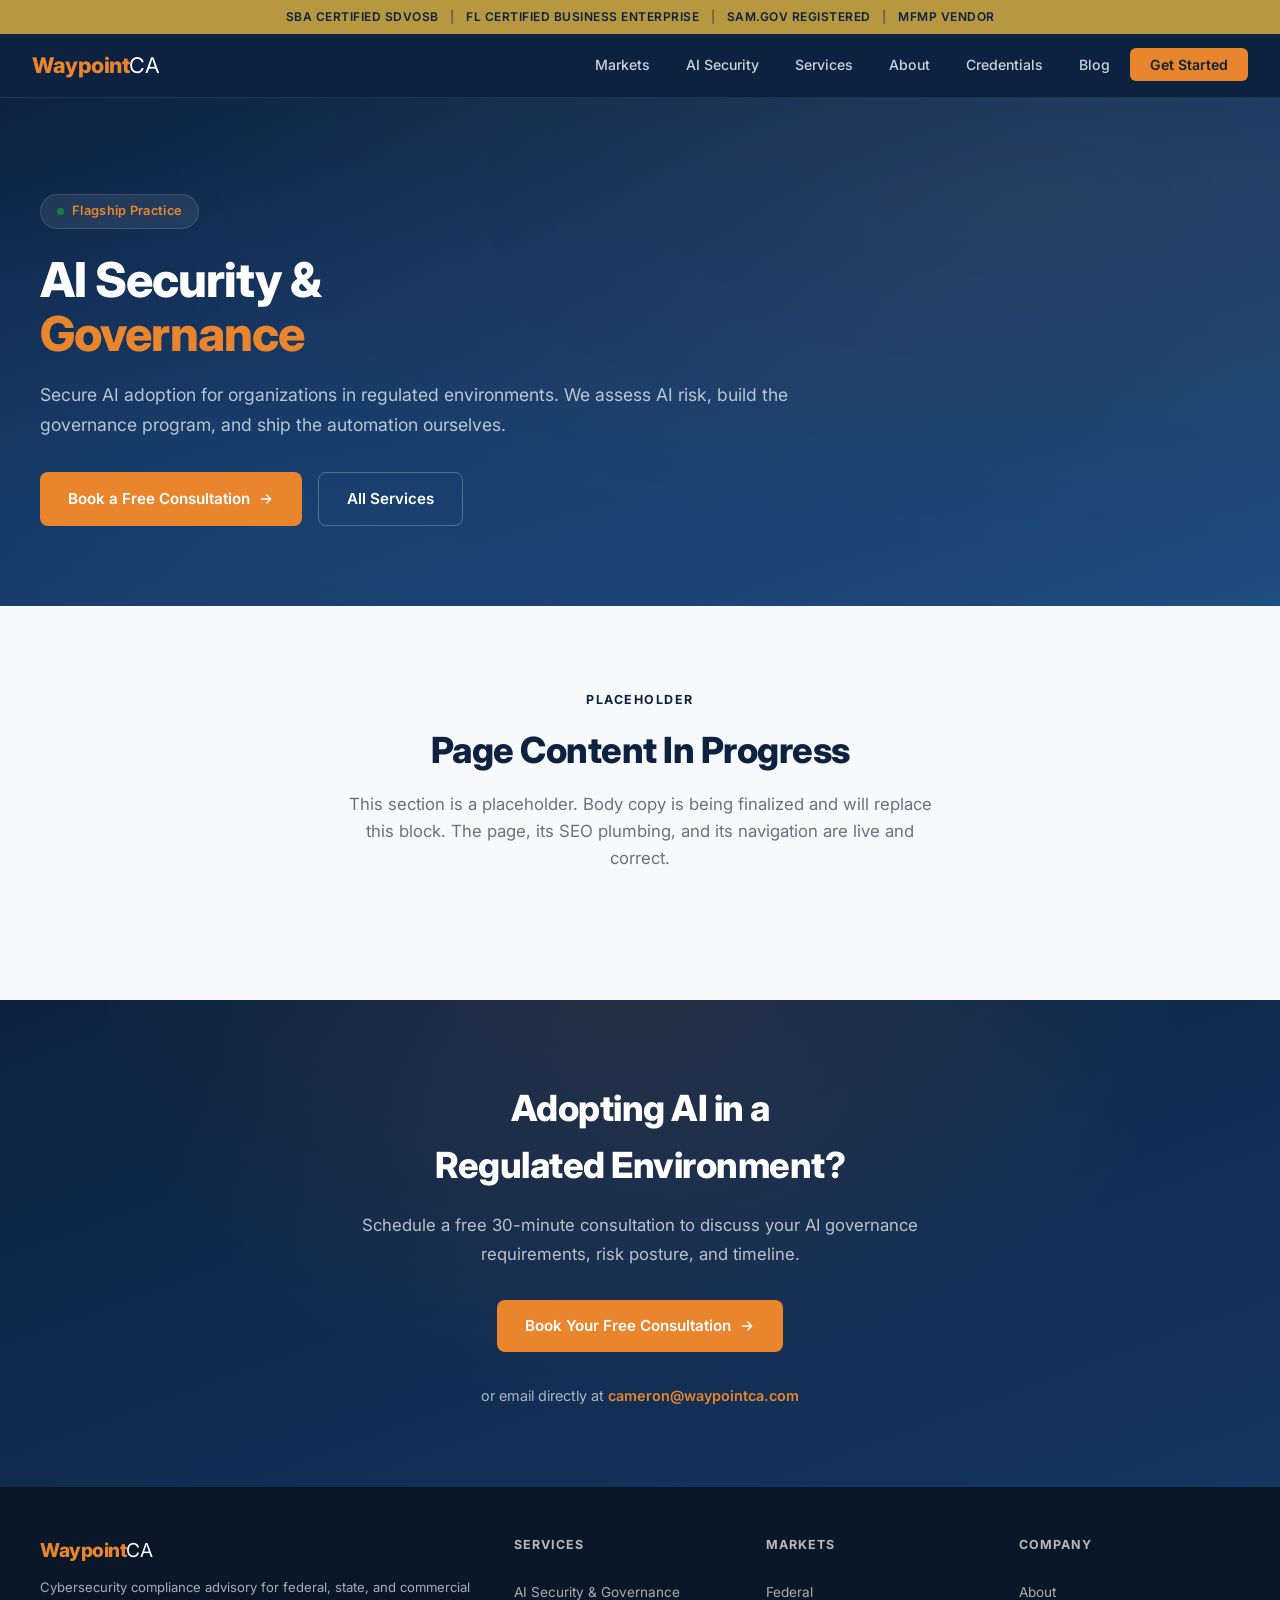
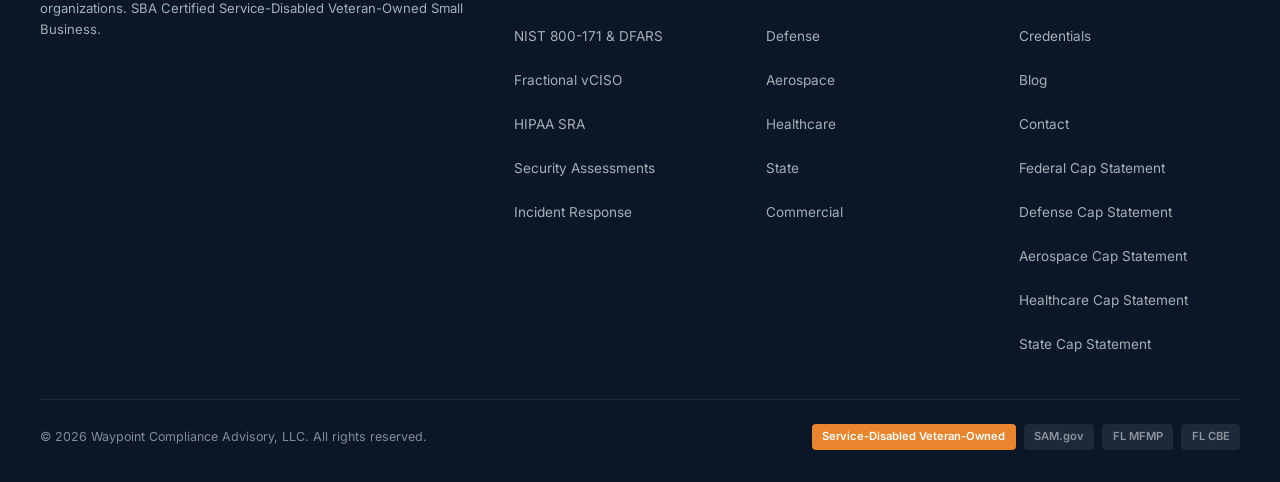
==== ai-security/index.html @ 2de65071 "Consolidate blog into /blog and add /ai-security (not yet deployed) Branch work only. Production sti" ====
<!DOCTYPE html>
<html lang="en">
<head>
    <meta charset="UTF-8">
    <meta name="viewport" content="width=device-width, initial-scale=1.0">
    <title>AI Security &amp; Governance | Waypoint Compliance Advisory</title>
    <meta name="description" content="AI security and governance for regulated environments. NIST AI RMF alignment, governance frameworks, LLM red teaming and prompt injection testing, and AI-powered security automation. SBA Certified SDVOSB.">
    <link rel="canonical" href="https://waypointca.com/ai-security/">
    <meta property="og:type" content="website">
    <meta property="og:title" content="AI Security &amp; Governance | Waypoint Compliance Advisory">
    <meta property="og:description" content="AI security and governance for regulated environments. NIST AI RMF alignment, governance frameworks, LLM red teaming, and AI-powered security automation.">
    <meta property="og:url" content="https://waypointca.com/ai-security/">
    <meta property="og:site_name" content="Waypoint Compliance Advisory">
    <meta property="og:image" content="https://waypointca.com/assets/waypoint-og.png">
    <meta name="twitter:card" content="summary_large_image">
    <meta name="twitter:title" content="AI Security &amp; Governance | Waypoint Compliance Advisory">
    <meta name="twitter:description" content="AI security and governance for regulated environments. NIST AI RMF alignment, LLM red teaming, and AI-powered security automation.">
    <meta name="twitter:image" content="https://waypointca.com/assets/waypoint-og.png">
    <link rel="icon" href="/assets/favicon.ico" sizes="any">
    <link rel="icon" type="image/png" sizes="32x32" href="/assets/favicon-32x32.png">
    <link rel="icon" type="image/png" sizes="16x16" href="/assets/favicon-16x16.png">
    <link rel="apple-touch-icon" href="/assets/apple-touch-icon.png">
    <link rel="preconnect" href="https://fonts.googleapis.com">
    <link rel="preconnect" href="https://fonts.gstatic.com" crossorigin>
    <link href="https://fonts.googleapis.com/css2?family=Inter:wght@400;500;600;700;800&display=swap" rel="stylesheet">
<style>
        * { margin: 0; padding: 0; box-sizing: border-box; }
        html { scroll-behavior: smooth; }

        /* Skip link */
        .skip-link {
            position: absolute;
            top: -50px;
            left: 0;
            background: var(--accent);
            color: #fff;
            padding: 0.5rem 1.25rem;
            z-index: 200;
            font-weight: 600;
            text-decoration: none;
            border-radius: 0 0 6px 0;
        }
        .skip-link:focus { top: 0; }

        /* Focus indicators */
        a:focus-visible, button:focus-visible, [role="tab"]:focus-visible {
            outline: 2px solid var(--accent);
            outline-offset: 2px;
        }

        :root {
            --navy: #0d2240;
            --navy-mid: #153560;
            --navy-light: #1e4d80;
            --accent: #e8852d;
            --accent-hover: #d4751f;
            --accent-light: rgba(232, 133, 45, 0.1);
            --white: #ffffff;
            --off-white: #f8f9fb;
            --light-bg: #f1f3f7;
            --text-dark: #1a1a2e;
            --text-body: #404055;
            --text-muted: #6b7080;
            --green: #16804a;
            --green-light: #edf8f2;
            --border: #dde1e8;
            --gold: #b79740;
        }

        body {
            font-family: 'Inter', -apple-system, BlinkMacSystemFont, 'Segoe UI', Roboto, sans-serif;
            color: var(--text-body);
            line-height: 1.6;
            -webkit-font-smoothing: antialiased;
        }

        .container {
            max-width: 1200px;
            margin: 0 auto;
            padding: 0 2rem;
        }

        /* ═══════════════════════════════════
           NAV
        ═══════════════════════════════════ */
        .top-bar {
            background: var(--gold);
            color: var(--navy);
            text-align: center;
            padding: 0.45rem 1rem;
            font-size: 0.75rem;
            font-weight: 600;
            letter-spacing: 0.5px;
            text-transform: uppercase;
        }
        .top-bar span { opacity: 0.5; margin: 0 0.5rem; }

        nav {
            background: var(--navy);
            padding: 0 2rem;
            display: flex;
            justify-content: space-between;
            align-items: center;
            position: sticky;
            top: 0;
            z-index: 100;
            height: 64px;
            border-bottom: 1px solid rgba(255,255,255,0.08);
        }
        .logo {
            color: var(--accent);
            font-size: 1.35rem;
            font-weight: 800;
            text-decoration: none;
            letter-spacing: -0.5px;
        }
        .logo span { color: var(--white); font-weight: 400; }

        .nav-links { list-style: none; display: flex; gap: 0.25rem; align-items: center; }
        .nav-links a {
            color: rgba(255,255,255,0.8);
            text-decoration: none;
            font-size: 0.88rem;
            font-weight: 500;
            padding: 0.5rem 1rem;
            border-radius: 6px;
            transition: all 0.2s;
        }
        .nav-links a:hover { color: #fff; background: rgba(255,255,255,0.08); }
        .nav-cta {
            background: var(--accent) !important;
            color: var(--navy) !important;
            font-weight: 600 !important;
            padding: 0.5rem 1.25rem !important;
        }
        .nav-cta:hover { background: var(--accent-hover) !important; }

        /* Mobile nav toggle */
        .nav-toggle { display: none; background: none; border: none; cursor: pointer; padding: 0.5rem; }
        .nav-toggle svg { width: 24px; height: 24px; stroke: white; }

        /* ═══════════════════════════════════
           HERO
        ═══════════════════════════════════ */
        .hero {
            background: linear-gradient(160deg, var(--navy) 0%, var(--navy-mid) 40%, var(--navy-light) 100%);
            color: var(--white);
            padding: 6rem 2rem 5rem;
            position: relative;
            overflow: hidden;
        }
        .hero::before {
            content: '';
            position: absolute;
            top: 0; right: 0; bottom: 0; left: 0;
            background:
                radial-gradient(ellipse at 80% 20%, rgba(232,133,45,0.08) 0%, transparent 60%),
                radial-gradient(ellipse at 20% 80%, rgba(30,77,128,0.3) 0%, transparent 60%);
        }
        .hero-content {
            position: relative;
            max-width: 1200px;
            margin: 0 auto;
            display: grid;
            grid-template-columns: 1fr 1fr;
            gap: 4rem;
            align-items: center;
        }
        .hero-text { max-width: 580px; }
        .hero-eyebrow {
            display: inline-flex;
            align-items: center;
            gap: 0.5rem;
            background: rgba(255,255,255,0.08);
            border: 1px solid rgba(255,255,255,0.12);
            color: var(--accent);
            padding: 0.4rem 1rem;
            border-radius: 20px;
            font-size: 0.8rem;
            font-weight: 600;
            margin-bottom: 1.5rem;
            letter-spacing: 0.3px;
        }
        .hero-eyebrow .dot { width: 7px; height: 7px; background: var(--green); border-radius: 50%; }
        .hero h1 {
            font-size: 3rem;
            line-height: 1.12;
            font-weight: 800;
            letter-spacing: -1px;
            margin-bottom: 1.25rem;
        }
        .hero h1 .highlight { color: var(--accent); }
        .hero .subtitle {
            font-size: 1.1rem;
            color: rgba(255,255,255,0.7);
            line-height: 1.7;
            margin-bottom: 2rem;
        }
        .hero-actions { display: flex; gap: 1rem; flex-wrap: wrap; }

        .btn-primary {
            display: inline-flex;
            align-items: center;
            gap: 0.5rem;
            background: var(--accent);
            color: var(--navy);
            padding: 0.85rem 1.75rem;
            border-radius: 8px;
            text-decoration: none;
            font-weight: 600;
            font-size: 0.95rem;
            transition: all 0.2s;
            border: none;
            cursor: pointer;
        }
        .btn-primary:hover { background: var(--accent-hover); transform: translateY(-1px); }

        /* On dark backgrounds, use white text on accent buttons */
        .hero .btn-primary,
        .cta-section .btn-primary { color: var(--white); }

        .btn-outline {
            display: inline-flex;
            align-items: center;
            gap: 0.5rem;
            background: transparent;
            color: var(--white);
            padding: 0.85rem 1.75rem;
            border-radius: 8px;
            text-decoration: none;
            font-weight: 600;
            font-size: 0.95rem;
            transition: all 0.2s;
            border: 1px solid rgba(255,255,255,0.25);
        }
        .btn-outline:hover { background: rgba(255,255,255,0.08); border-color: rgba(255,255,255,0.4); }

        /* Hero stats */
        .hero-stats {
            display: grid;
            grid-template-columns: 1fr 1fr;
            gap: 1.5rem;
        }
        .stat-card {
            background: rgba(255,255,255,0.05);
            border: 1px solid rgba(255,255,255,0.1);
            border-radius: 12px;
            padding: 1.5rem;
            text-align: center;
        }
        .stat-card .number {
            font-size: 2.2rem;
            font-weight: 800;
            color: var(--accent);
            line-height: 1;
            margin-bottom: 0.25rem;
        }
        .stat-card .label {
            font-size: 0.82rem;
            color: rgba(255,255,255,0.6);
            line-height: 1.4;
        }

        /* ═══════════════════════════════════
           TRUST BAR
        ═══════════════════════════════════ */
        .trust-bar {
            background: var(--white);
            border-bottom: 1px solid var(--border);
            padding: 1.5rem 2rem;
        }
        .trust-bar-inner {
            max-width: 1200px;
            margin: 0 auto;
            display: flex;
            justify-content: center;
            align-items: center;
            gap: 2.5rem;
            flex-wrap: wrap;
        }
        .trust-item {
            display: flex;
            align-items: center;
            gap: 0.5rem;
            font-size: 0.82rem;
            font-weight: 600;
            color: var(--text-muted);
        }
        .trust-item svg {
            width: 18px;
            height: 18px;
            flex-shrink: 0;
        }

        /* ═══════════════════════════════════
           MARKET TABS
        ═══════════════════════════════════ */
        .markets-section {
            padding: 5rem 2rem;
            background: var(--white);
        }
        .section-header {
            text-align: center;
            margin-bottom: 3rem;
        }
        .section-label {
            display: inline-block;
            font-size: 0.78rem;
            font-weight: 700;
            text-transform: uppercase;
            letter-spacing: 1.5px;
            color: var(--navy);
            margin-bottom: 0.75rem;
        }
        .section-header h2 {
            font-size: 2.25rem;
            font-weight: 800;
            color: var(--navy);
            letter-spacing: -0.5px;
            margin-bottom: 0.75rem;
        }
        .section-header p {
            color: var(--text-muted);
            max-width: 600px;
            margin: 0 auto;
            font-size: 1.05rem;
        }

        .market-tabs {
            display: flex;
            justify-content: center;
            gap: 0.5rem;
            margin-bottom: 3rem;
            flex-wrap: wrap;
        }
        .market-tab {
            padding: 0.7rem 1.5rem;
            border: 2px solid var(--border);
            border-radius: 8px;
            font-size: 0.9rem;
            font-weight: 600;
            color: var(--text-muted);
            cursor: pointer;
            transition: all 0.2s;
            background: var(--white);
        }
        .market-tab:hover {
            border-color: var(--accent);
            color: var(--accent);
        }
        .market-tab.active {
            background: var(--navy);
            color: var(--white);
            border-color: var(--navy);
        }

        .market-panel { display: none; }
        .market-panel.active { display: block; }

        .market-content {
            max-width: 1200px;
            margin: 0 auto;
            display: grid;
            grid-template-columns: 1fr 1fr;
            gap: 3rem;
            align-items: start;
        }
        .market-info h3 {
            font-size: 1.6rem;
            font-weight: 700;
            color: var(--navy);
            margin-bottom: 0.75rem;
            letter-spacing: -0.3px;
        }
        .market-info .lead {
            font-size: 1.05rem;
            color: var(--text-body);
            margin-bottom: 1.5rem;
            line-height: 1.7;
        }
        .market-pain-points {
            list-style: none;
            margin-bottom: 2rem;
        }
        .market-pain-points li {
            display: flex;
            gap: 0.75rem;
            padding: 0.6rem 0;
            font-size: 0.92rem;
            color: var(--text-body);
            align-items: flex-start;
        }
        .market-pain-points li svg {
            flex-shrink: 0;
            margin-top: 2px;
        }

        .market-services {
            display: grid;
            gap: 1rem;
        }
        .market-service-card {
            background: var(--off-white);
            border: 1px solid var(--border);
            border-radius: 10px;
            padding: 1.25rem 1.5rem;
            transition: all 0.2s;
        }
        .market-service-card:hover {
            border-color: var(--accent);
            box-shadow: 0 2px 12px rgba(232,133,45,0.1);
        }
        .market-service-card h4 {
            font-size: 1rem;
            font-weight: 700;
            color: var(--navy);
            margin-bottom: 0.35rem;
        }
        .market-service-card p {
            font-size: 0.85rem;
            color: var(--text-muted);
            line-height: 1.5;
        }
        .market-service-card .tag {
            display: inline-block;
            font-size: 0.68rem;
            padding: 0.15rem 0.5rem;
            border-radius: 3px;
            font-weight: 600;
            margin-top: 0.5rem;
        }
        .tag-framework { background: var(--accent-light); color: var(--accent); }
        .tag-popular { background: var(--green-light); color: var(--green); }

        .advisory-note {
            background: var(--off-white);
            border-left: 3px solid var(--accent);
            border-radius: 0 8px 8px 0;
            padding: 1rem 1.25rem;
            margin-bottom: 2rem;
            font-size: 0.85rem;
            line-height: 1.65;
            color: var(--text-body);
        }
        .advisory-note strong { color: var(--navy); }

        /* ═══════════════════════════════════
           SERVICES
        ═══════════════════════════════════ */
        .services-section {
            padding: 5rem 2rem;
            background: var(--off-white);
        }
        .services-grid {
            display: grid;
            grid-template-columns: repeat(3, 1fr);
            gap: 1.5rem;
            max-width: 1200px;
            margin: 0 auto;
        }
        .service-card {
            background: var(--white);
            border: 1px solid var(--border);
            border-radius: 12px;
            padding: 2rem;
            transition: all 0.25s;
            position: relative;
        }
        .service-card:hover {
            border-color: var(--accent);
            box-shadow: 0 4px 20px rgba(0,0,0,0.06);
            transform: translateY(-2px);
        }
        .service-card.featured {
            border: 2px solid var(--accent);
            background: linear-gradient(to bottom, var(--accent-light), var(--white));
        }
        .service-card .flag {
            position: absolute;
            top: -10px;
            left: 2rem;
            background: var(--accent);
            color: var(--white);
            font-size: 0.66rem;
            font-weight: 700;
            text-transform: uppercase;
            letter-spacing: 0.8px;
            padding: 0.2rem 0.65rem;
            border-radius: 4px;
        }
        .service-card .card-icon {
            width: 44px;
            height: 44px;
            border-radius: 10px;
            display: flex;
            align-items: center;
            justify-content: center;
            margin-bottom: 1rem;
            background: var(--accent-light);
        }
        .service-card .card-icon svg { width: 22px; height: 22px; }
        .service-card .card-icon.green { background: var(--green-light); }
        .service-card h3 {
            font-size: 1.1rem;
            font-weight: 700;
            color: var(--navy);
            margin-bottom: 0.5rem;
        }
        .service-card p {
            font-size: 0.88rem;
            color: var(--text-muted);
            margin-bottom: 1rem;
            line-height: 1.6;
        }
        .service-card ul {
            list-style: none;
            font-size: 0.83rem;
        }
        .service-card ul li {
            display: flex;
            align-items: center;
            gap: 0.5rem;
            padding: 0.25rem 0;
            color: var(--text-body);
        }
        .service-card ul li svg { flex-shrink: 0; }

        /* ═══════════════════════════════════
           WHY WAYPOINT
        ═══════════════════════════════════ */
        .why-section {
            padding: 5rem 2rem;
            background: var(--navy);
            color: var(--white);
            position: relative;
            overflow: hidden;
        }
        .why-section::before {
            content: '';
            position: absolute;
            top: 0; right: 0; bottom: 0; left: 0;
            background: radial-gradient(ellipse at 30% 50%, rgba(30,77,128,0.4) 0%, transparent 60%);
        }
        .why-section .section-header h2 { color: var(--white); }
        .why-section .section-header p { color: rgba(255,255,255,0.6); }
        .why-section .section-label { color: var(--accent); }

        .why-grid {
            display: grid;
            grid-template-columns: repeat(4, 1fr);
            gap: 2rem;
            max-width: 1200px;
            margin: 0 auto;
            position: relative;
        }
        .why-card {
            text-align: center;
            padding: 2rem 1.5rem;
            background: rgba(255,255,255,0.04);
            border: 1px solid rgba(255,255,255,0.08);
            border-radius: 12px;
            transition: all 0.25s;
        }
        .why-card:hover {
            background: rgba(255,255,255,0.08);
            transform: translateY(-2px);
        }
        .why-card .card-icon {
            width: 52px;
            height: 52px;
            border-radius: 12px;
            display: flex;
            align-items: center;
            justify-content: center;
            margin: 0 auto 1rem;
            background: rgba(232,133,45,0.15);
        }
        .why-card .card-icon svg { width: 26px; height: 26px; }
        .why-card h3 {
            font-size: 1rem;
            font-weight: 700;
            color: var(--accent);
            margin-bottom: 0.5rem;
        }
        .why-card p {
            font-size: 0.85rem;
            color: rgba(255,255,255,0.6);
            line-height: 1.6;
        }

        /* ═══════════════════════════════════
           BLOG / INSIGHTS
        ═══════════════════════════════════ */
        .blog-section {
            padding: 5rem 2rem;
            background: var(--off-white);
        }
        .blog-grid {
            display: grid;
            grid-template-columns: repeat(3, 1fr);
            gap: 1.75rem;
            max-width: 1200px;
            margin: 0 auto;
        }
        .blog-card {
            background: var(--white);
            border: 1px solid var(--border);
            border-radius: 12px;
            overflow: hidden;
            transition: all 0.25s;
            display: flex;
            flex-direction: column;
            text-decoration: none;
            color: inherit;
        }
        .blog-card:hover {
            border-color: var(--accent);
            box-shadow: 0 4px 20px rgba(0,0,0,0.06);
            transform: translateY(-3px);
        }
        .blog-card-body {
            padding: 1.5rem;
            display: flex;
            flex-direction: column;
            flex: 1;
        }
        .blog-card-meta {
            display: flex;
            align-items: center;
            gap: 0.75rem;
            font-size: 0.75rem;
            color: var(--text-muted);
            font-weight: 500;
            margin-bottom: 0.75rem;
        }
        .blog-card-category {
            background: var(--accent-light);
            color: var(--accent);
            padding: 0.2rem 0.6rem;
            border-radius: 4px;
            font-weight: 600;
            font-size: 0.7rem;
            text-transform: uppercase;
            letter-spacing: 0.5px;
        }
        .blog-card h3 {
            font-size: 1.1rem;
            font-weight: 700;
            color: var(--navy);
            margin-bottom: 0.6rem;
            line-height: 1.35;
            letter-spacing: -0.2px;
        }
        .blog-card p {
            font-size: 0.88rem;
            color: var(--text-muted);
            line-height: 1.6;
            flex: 1;
        }
        .blog-card-tags {
            display: flex;
            gap: 0.4rem;
            flex-wrap: wrap;
            margin-top: 1rem;
        }
        .blog-card-tags span {
            font-size: 0.7rem;
            padding: 0.2rem 0.55rem;
            border-radius: 4px;
            background: var(--light-bg);
            color: var(--text-muted);
            font-weight: 500;
        }
        .blog-cta {
            text-align: center;
            margin-top: 2.5rem;
        }
        .blog-cta a {
            display: inline-flex;
            align-items: center;
            gap: 0.5rem;
            color: var(--accent);
            text-decoration: none;
            font-weight: 600;
            font-size: 0.95rem;
            padding: 0.6rem 1.25rem;
            border: 2px solid var(--accent);
            border-radius: 8px;
            transition: all 0.2s;
        }
        .blog-cta a:hover {
            background: var(--accent);
            color: var(--white);
        }

        /* ═══════════════════════════════════
           CREDENTIALS & BUSINESS INFO
        ═══════════════════════════════════ */
        .credentials-section {
            padding: 5rem 2rem;
            background: var(--white);
        }
        .cred-grid {
            max-width: 1200px;
            margin: 0 auto;
            display: grid;
            grid-template-columns: 1fr 1fr;
            gap: 3rem;
        }
        .cred-block h3 {
            font-size: 1.15rem;
            font-weight: 700;
            color: var(--navy);
            margin-bottom: 1.25rem;
            display: flex;
            align-items: center;
            gap: 0.5rem;
        }
        .cred-block h3 svg { width: 20px; height: 20px; }

        .cert-grid {
            display: flex;
            gap: 0.5rem;
            flex-wrap: wrap;
        }
        .cert-badge {
            background: var(--navy);
            color: var(--white);
            padding: 0.45rem 1rem;
            border-radius: 6px;
            font-size: 0.82rem;
            font-weight: 600;
        }

        .biz-grid {
            display: grid;
            grid-template-columns: 1fr 1fr;
            gap: 1rem;
        }
        .biz-item {
            background: var(--off-white);
            padding: 1rem 1.25rem;
            border-radius: 8px;
            border: 1px solid var(--border);
        }
        .biz-item .biz-label {
            display: block;
            font-size: 0.68rem;
            text-transform: uppercase;
            letter-spacing: 1px;
            color: var(--text-muted);
            font-weight: 600;
            margin-bottom: 0.2rem;
        }
        .biz-item .value {
            font-weight: 700;
            color: var(--navy);
            font-size: 0.92rem;
        }

        .download-row {
            margin-top: 1.5rem;
        }
        .btn-secondary {
            display: inline-flex;
            align-items: center;
            gap: 0.5rem;
            background: var(--navy);
            color: var(--white);
            padding: 0.75rem 1.5rem;
            border-radius: 8px;
            text-decoration: none;
            font-weight: 600;
            font-size: 0.88rem;
            transition: all 0.2s;
        }
        .btn-secondary:hover { background: var(--navy-mid); }

        /* ═══════════════════════════════════
           CTA / CONTACT
        ═══════════════════════════════════ */
        .cta-section {
            padding: 5rem 2rem;
            background: linear-gradient(160deg, var(--navy) 0%, var(--navy-mid) 100%);
            color: var(--white);
            text-align: center;
            position: relative;
            overflow: hidden;
        }
        .cta-section::before {
            content: '';
            position: absolute;
            top: 0; right: 0; bottom: 0; left: 0;
            background: radial-gradient(ellipse at 50% 0%, rgba(232,133,45,0.1) 0%, transparent 60%);
        }
        .cta-content {
            position: relative;
            max-width: 650px;
            margin: 0 auto;
        }
        .cta-content h2 {
            font-size: 2.25rem;
            font-weight: 800;
            margin-bottom: 1rem;
            letter-spacing: -0.5px;
        }
        .cta-content p {
            font-size: 1.05rem;
            color: rgba(255,255,255,0.7);
            margin-bottom: 2rem;
            line-height: 1.7;
        }
        .cta-actions {
            display: flex;
            justify-content: center;
            gap: 1rem;
            flex-wrap: wrap;
            margin-bottom: 2rem;
        }
        .cta-email {
            margin-top: 1rem;
            font-size: 0.9rem;
            color: rgba(255,255,255,0.65);
        }
        .cta-email a {
            color: var(--accent);
            text-decoration: none;
            font-weight: 600;
        }
        .cta-email a:hover { text-decoration: underline; }

        .expect-grid {
            display: grid;
            grid-template-columns: repeat(3, 1fr);
            gap: 1.5rem;
            max-width: 700px;
            margin: 2.5rem auto 0;
        }
        .expect-item {
            text-align: center;
        }
        .expect-item .step {
            width: 32px;
            height: 32px;
            border-radius: 50%;
            background: rgba(232,133,45,0.2);
            color: var(--accent);
            font-size: 0.85rem;
            font-weight: 700;
            display: flex;
            align-items: center;
            justify-content: center;
            margin: 0 auto 0.5rem;
        }
        .expect-item p {
            font-size: 0.82rem;
            color: rgba(255,255,255,0.6);
            margin-bottom: 0;
        }

        /* ═══════════════════════════════════
           FOOTER
        ═══════════════════════════════════ */
        footer {
            background: #091729;
            color: rgba(255,255,255,0.5);
            padding: 3rem 2rem 2rem;
        }
        .footer-inner {
            max-width: 1200px;
            margin: 0 auto;
            display: grid;
            grid-template-columns: 2fr 1fr 1fr 1fr;
            gap: 2rem;
        }
        .footer-brand .logo { font-size: 1.2rem; }
        .footer-brand p {
            font-size: 0.82rem;
            margin-top: 0.75rem;
            line-height: 1.6;
            color: rgba(255,255,255,0.65);
        }
        .footer-col h4 {
            font-size: 0.78rem;
            font-weight: 700;
            text-transform: uppercase;
            letter-spacing: 1px;
            color: rgba(255,255,255,0.7);
            margin-bottom: 1rem;
        }
        .footer-col a {
            display: block;
            color: rgba(255,255,255,0.65);
            text-decoration: none;
            font-size: 0.85rem;
            padding: 0.5rem 0;
            min-height: 44px;
            display: flex;
            align-items: center;
            transition: color 0.2s;
        }
        .footer-col a:hover { color: var(--accent); }

        .footer-bottom {
            max-width: 1200px;
            margin: 2rem auto 0;
            padding-top: 1.5rem;
            border-top: 1px solid rgba(255,255,255,0.08);
            display: flex;
            justify-content: space-between;
            align-items: center;
            flex-wrap: wrap;
            gap: 1rem;
        }
        .footer-bottom p { font-size: 0.78rem; }
        .footer-badges {
            display: flex;
            gap: 0.5rem;
            flex-wrap: wrap;
        }
        .footer-badge {
            padding: 0.25rem 0.65rem;
            border-radius: 4px;
            font-size: 0.7rem;
            font-weight: 600;
        }
        .footer-badge.veteran { background: var(--accent); color: var(--white); }
        .footer-badge.reg { background: rgba(255,255,255,0.08); color: rgba(255,255,255,0.5); }

        /* ═══════════════════════════════════
           RESPONSIVE
        ═══════════════════════════════════ */
        @media (max-width: 1024px) {
            .hero-content { grid-template-columns: 1fr; gap: 2rem; }
            .hero-stats { grid-template-columns: repeat(4, 1fr); }
            .services-grid { grid-template-columns: repeat(2, 1fr); }
            .why-grid { grid-template-columns: repeat(2, 1fr); }
            .blog-grid { grid-template-columns: 1fr 1fr; }
            .footer-inner { grid-template-columns: 1fr 1fr; }
        }

        @media (max-width: 768px) {
            .hero { padding: 4rem 1.5rem 3rem; }
            .hero h1 { font-size: 2rem; }
            .hero-stats { grid-template-columns: repeat(2, 1fr); }
            .hero-actions { flex-direction: column; }
            .hero-actions a { text-align: center; }
            .nav-links { display: none; }
            .nav-links.show {
                display: flex;
                flex-direction: column;
                position: absolute;
                top: 64px;
                left: 0;
                right: 0;
                background: var(--navy);
                padding: 1rem;
                border-bottom: 1px solid rgba(255,255,255,0.08);
                z-index: 99;
            }
            .nav-links.show li { width: 100%; }
            .nav-links.show a { display: block; padding: 0.75rem 1rem; min-height: 44px; }
            .nav-toggle { display: block; }
            .services-grid { grid-template-columns: 1fr; }
            .why-grid { grid-template-columns: 1fr; }
            .market-content { grid-template-columns: 1fr; }
            .market-tabs { gap: 0.35rem; }
            .market-tab { padding: 0.6rem 1rem; font-size: 0.82rem; }
            .blog-grid { grid-template-columns: 1fr; }
            .cred-grid { grid-template-columns: 1fr; }
            .expect-grid { grid-template-columns: 1fr; }
            .footer-inner { grid-template-columns: 1fr; }
            .footer-bottom { flex-direction: column; text-align: center; }
            .top-bar { font-size: 0.65rem; padding: 0.4rem 0.5rem; }
        }
    </style>
    <script type="application/ld+json">
    {
      "@context": "https://schema.org",
      "@type": "Service",
      "name": "AI Security and Governance",
      "serviceType": "AI Security and Governance Advisory",
      "url": "https://waypointca.com/ai-security/",
      "description": "AI security and governance for organizations operating in regulated environments, including NIST AI RMF alignment, governance framework development, LLM red teaming and prompt injection testing, and AI-powered security automation.",
      "provider": {
        "@type": "ProfessionalService",
        "name": "Waypoint Compliance Advisory, LLC",
        "url": "https://waypointca.com",
        "address": {
          "@type": "PostalAddress",
          "addressLocality": "DeLand",
          "addressRegion": "FL",
          "addressCountry": "US"
        }
      },
      "areaServed": { "@type": "Country", "name": "United States" },
      "audience": {
        "@type": "Audience",
        "audienceType": "Federal, defense, aerospace, healthcare, state government, and commercial organizations"
      }
    }
    </script>
    <!-- Google tag (gtag.js) -->
    <script async src="https://www.googletagmanager.com/gtag/js?id=G-YKWY9GBXCT"></script>
    <script>
      window.dataLayer = window.dataLayer || [];
      function gtag(){dataLayer.push(arguments);}
      gtag('js', new Date());
      gtag('config', 'G-YKWY9GBXCT');
    </script>
</head>
<body>

<a href="#main-content" class="skip-link">Skip to main content</a>

<div class="top-bar">
    SBA Certified SDVOSB <span>|</span> FL Certified Business Enterprise <span>|</span> SAM.gov Registered <span>|</span> MFMP Vendor
</div>

<!-- NAV -->
<nav aria-label="Main navigation">
    <a href="/" class="logo">Waypoint<span>CA</span></a>
    <ul class="nav-links">
        <li><a href="/#markets">Markets</a></li>
        <li><a href="/ai-security/" aria-current="page">AI Security</a></li>
        <li><a href="/#services">Services</a></li>
        <li><a href="/#about">About</a></li>
        <li><a href="/#credentials">Credentials</a></li>
        <li><a href="/blog/">Blog</a></li>
        <li><a href="/#contact" class="nav-cta">Get Started</a></li>
    </ul>
    <button class="nav-toggle" aria-label="Toggle navigation menu" aria-expanded="false"
            onclick="var nl=document.querySelector('.nav-links');nl.classList.toggle('show');this.setAttribute('aria-expanded',nl.classList.contains('show'))">
        <svg aria-hidden="true" fill="none" viewBox="0 0 24 24" stroke-width="2"><path stroke-linecap="round" d="M4 6h16M4 12h16M4 18h16"/></svg>
    </button>
</nav>


<main id="main-content">

<section class="hero">
    <div class="hero-content" style="grid-template-columns:1fr;">
        <div class="hero-text" style="max-width:820px;">
            <div class="hero-eyebrow">
                <span class="dot" aria-hidden="true"></span>
                Flagship Practice
            </div>
            <h1>AI Security &amp;<br><span class="highlight">Governance</span></h1>
            <p class="subtitle">Secure AI adoption for organizations in regulated environments. We assess AI risk, build the governance program, and ship the automation ourselves.</p>
            <div class="hero-actions">
                <a href="https://calendly.com/tech-waypointca/30min" class="btn-primary">
                    Book a Free Consultation
                    <svg aria-hidden="true" width="16" height="16" fill="none" viewBox="0 0 24 24"><path stroke="currentColor" stroke-width="2" stroke-linecap="round" stroke-linejoin="round" d="M5 12h14m-6-6 6 6-6 6"/></svg>
                </a>
                <a href="/#services" class="btn-outline">All Services</a>
            </div>
        </div>
    </div>
</section>

<!-- ═══════════════════════════════════════════════════════════════
     PLACEHOLDER: BODY CONTENT
     Cam is supplying the page copy separately. Replace this entire
     section with the real content. Everything around it (head, SEO,
     schema, nav, footer, hero, CTA) is production-ready.

     Suggested structure, matching the site's existing section pattern:
       - What we do (service cards, reuse .services-grid / .service-card)
       - Frameworks we align to (NIST AI RMF, OMB AI policy, ISO/IEC 42001)
       - How we work / engagement model
       - Proof points
     ═══════════════════════════════════════════════════════════════ -->
<section class="services-section" id="ai-security-body">
    <div class="section-header">
        <div class="section-label">Placeholder</div>
        <h2>Page Content In Progress</h2>
        <p>This section is a placeholder. Body copy is being finalized and will replace this block. The page, its SEO plumbing, and its navigation are live and correct.</p>
    </div>
</section>
<!-- ═══════════ END PLACEHOLDER ═══════════ -->

<section class="cta-section" id="contact">
    <div class="cta-content">
        <h2>Adopting AI in a<br>Regulated Environment?</h2>
        <p>Schedule a free 30-minute consultation to discuss your AI governance requirements, risk posture, and timeline.</p>
        <div class="cta-actions">
            <a href="https://calendly.com/tech-waypointca/30min" class="btn-primary">
                Book Your Free Consultation
                <svg aria-hidden="true" width="16" height="16" fill="none" viewBox="0 0 24 24"><path stroke="currentColor" stroke-width="2" stroke-linecap="round" stroke-linejoin="round" d="M5 12h14m-6-6 6 6-6 6"/></svg>
            </a>
        </div>
        <div class="cta-email">
            or email directly at <a href="mailto:cameron@waypointca.com">cameron@waypointca.com</a>
        </div>
    </div>
</section>

</main>

<!-- FOOTER -->
<footer aria-label="Site footer">
    <div class="footer-inner">
        <div class="footer-brand">
            <a href="/" class="logo">Waypoint<span>CA</span></a>
            <p>Cybersecurity compliance advisory for federal, state, and commercial organizations. SBA Certified Service-Disabled Veteran-Owned Small Business.</p>
        </div>
        <div class="footer-col">
            <h4>Services</h4>
            <a href="/#services">AI Security &amp; Governance</a>
            <a href="/#services">NIST 800-171 &amp; DFARS</a>
            <a href="/#services">Fractional vCISO</a>
            <a href="/#services">HIPAA SRA</a>
            <a href="/#services">Security Assessments</a>
            <a href="/#services">Incident Response</a>
        </div>
        <div class="footer-col">
            <h4>Markets</h4>
            <a href="/#markets" onclick="switchMarket('federal')">Federal</a>
            <a href="/#markets" onclick="switchMarket('defense')">Defense</a>
            <a href="/#markets" onclick="switchMarket('aerospace')">Aerospace</a>
            <a href="/#markets" onclick="switchMarket('healthcare')">Healthcare</a>
            <a href="/#markets" onclick="switchMarket('state')">State</a>
            <a href="/#markets" onclick="switchMarket('commercial')">Commercial</a>
        </div>
        <div class="footer-col">
            <h4>Company</h4>
            <a href="/#about">About</a>
            <a href="/#credentials">Credentials</a>
            <a href="/blog/">Blog</a>
            <a href="/#contact">Contact</a>
            <a href="/assets/Waypoint_CapStmt_Federal.pdf">Federal Cap Statement</a>
            <a href="/assets/Waypoint_CapStmt_Defense.pdf">Defense Cap Statement</a>
            <a href="/assets/Waypoint_CapStmt_Aerospace.pdf">Aerospace Cap Statement</a>
            <a href="/assets/Waypoint_CapStmt_Healthcare.pdf">Healthcare Cap Statement</a>
            <a href="/assets/Waypoint_CapStmt_State.pdf">State Cap Statement</a>
        </div>
    </div>
    <div class="footer-bottom">
        <p>&copy; 2026 Waypoint Compliance Advisory, LLC. All rights reserved.</p>
        <div class="footer-badges">
            <span class="footer-badge veteran">Service-Disabled Veteran-Owned</span>
            <span class="footer-badge reg">SAM.gov</span>
            <span class="footer-badge reg">FL MFMP</span>
            <span class="footer-badge reg">FL CBE</span>
        </div>
    </div>
</footer>

<script>
    // Market tab handlers live on the home page; this page has no tabs.
    function switchMarket(m) { window.location.href = '/#markets'; }
</script>

</body>
</html>
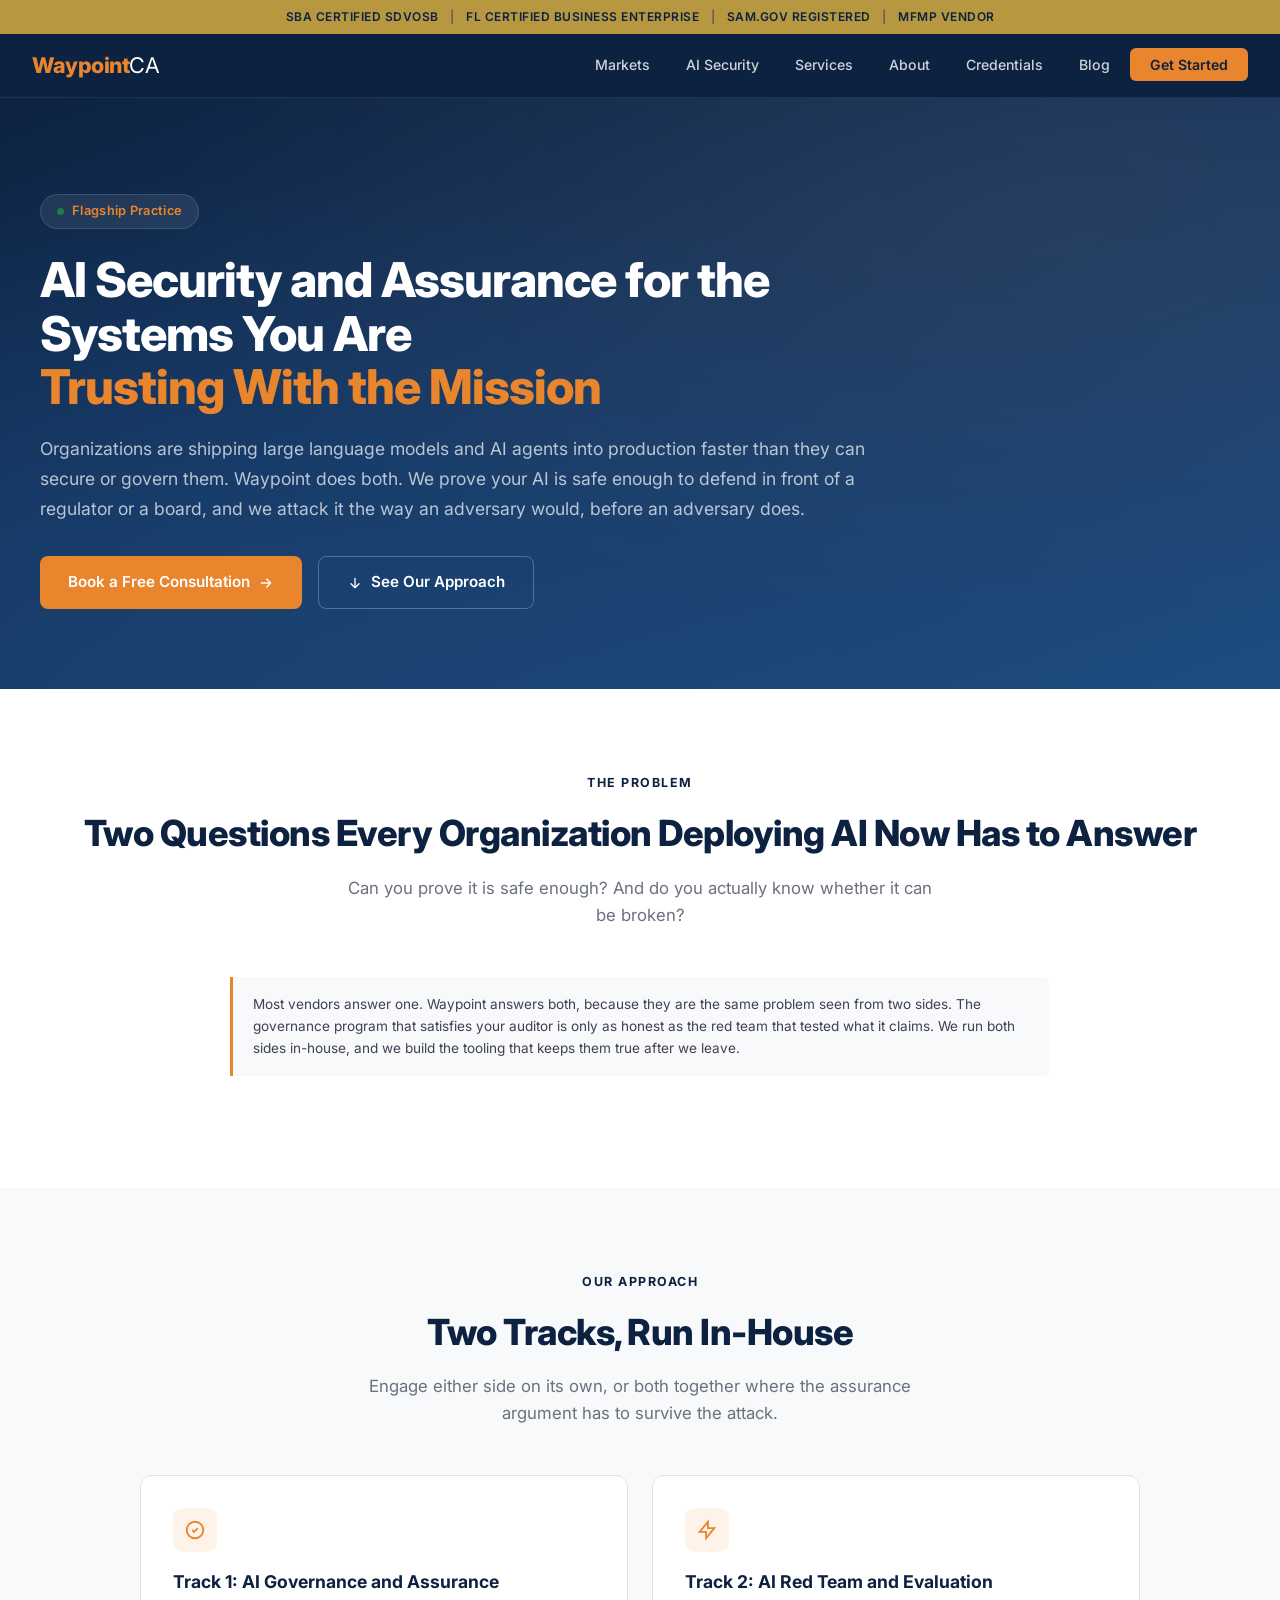
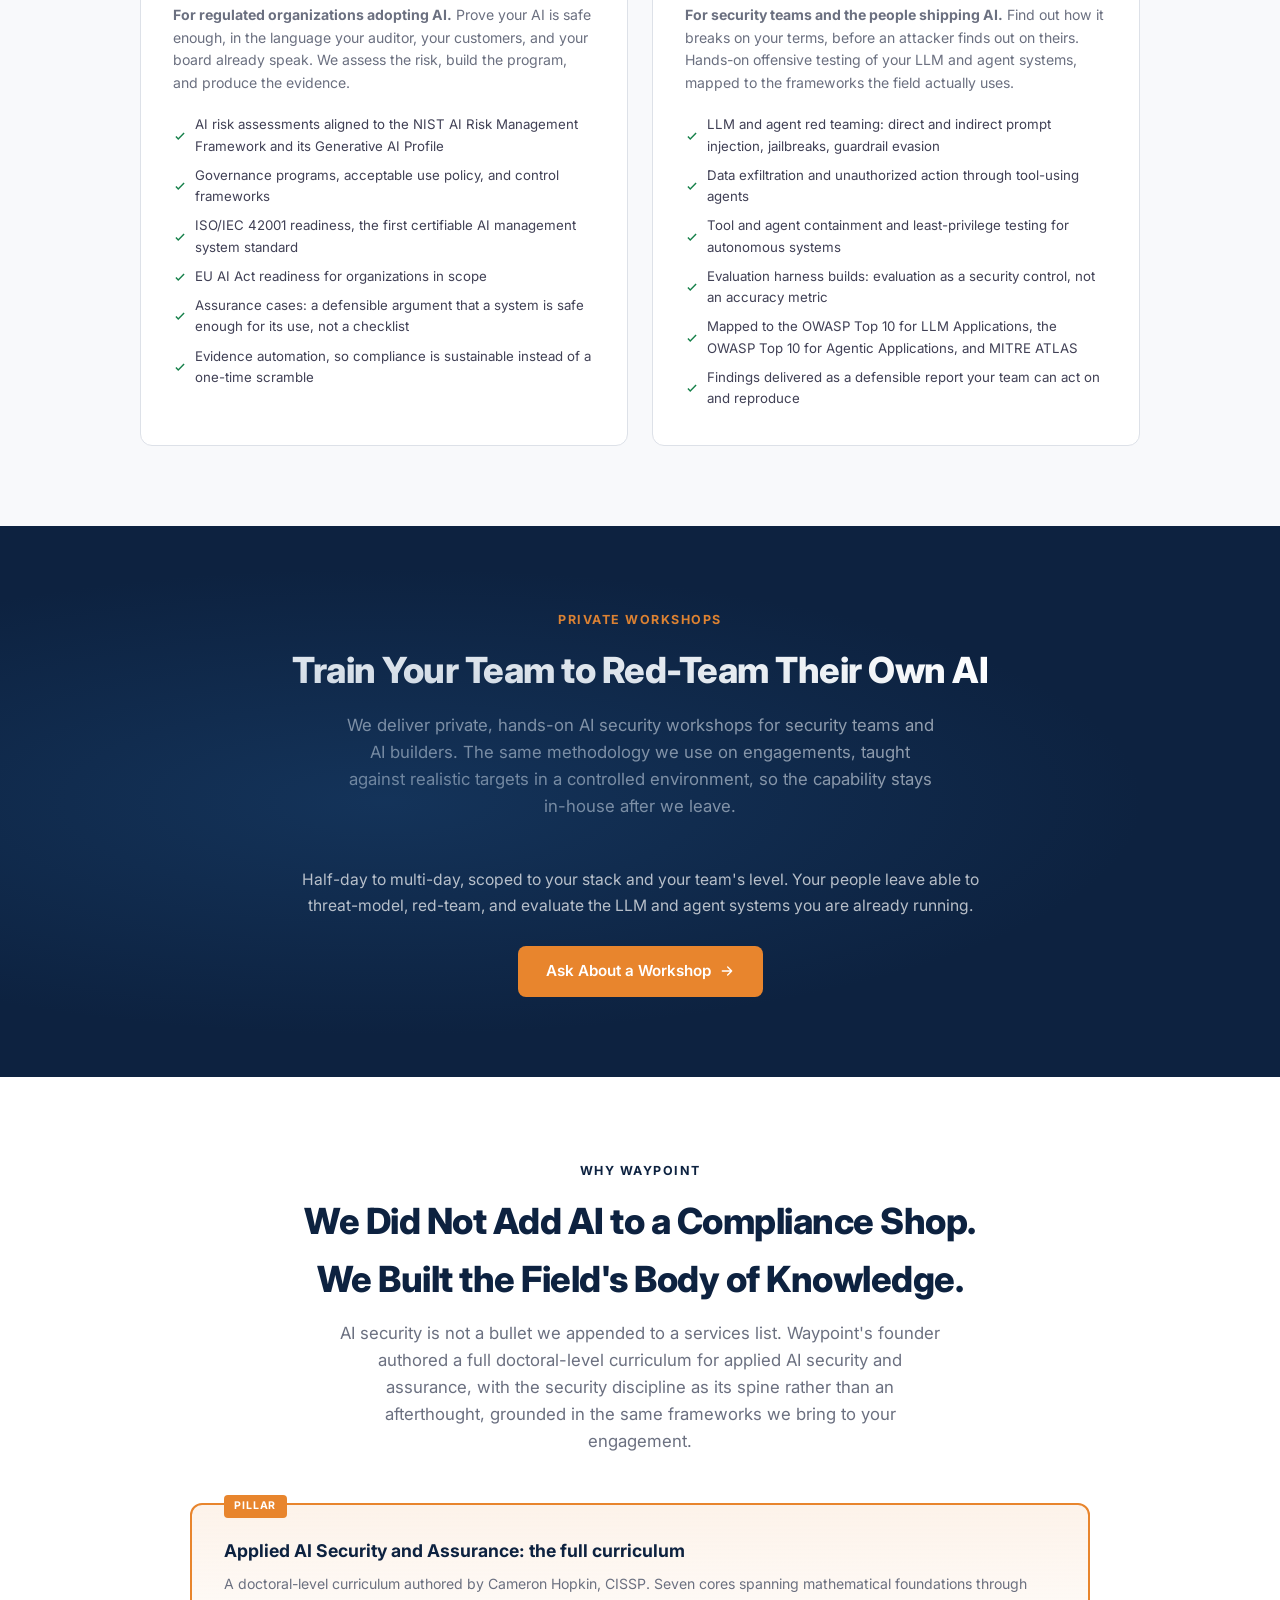
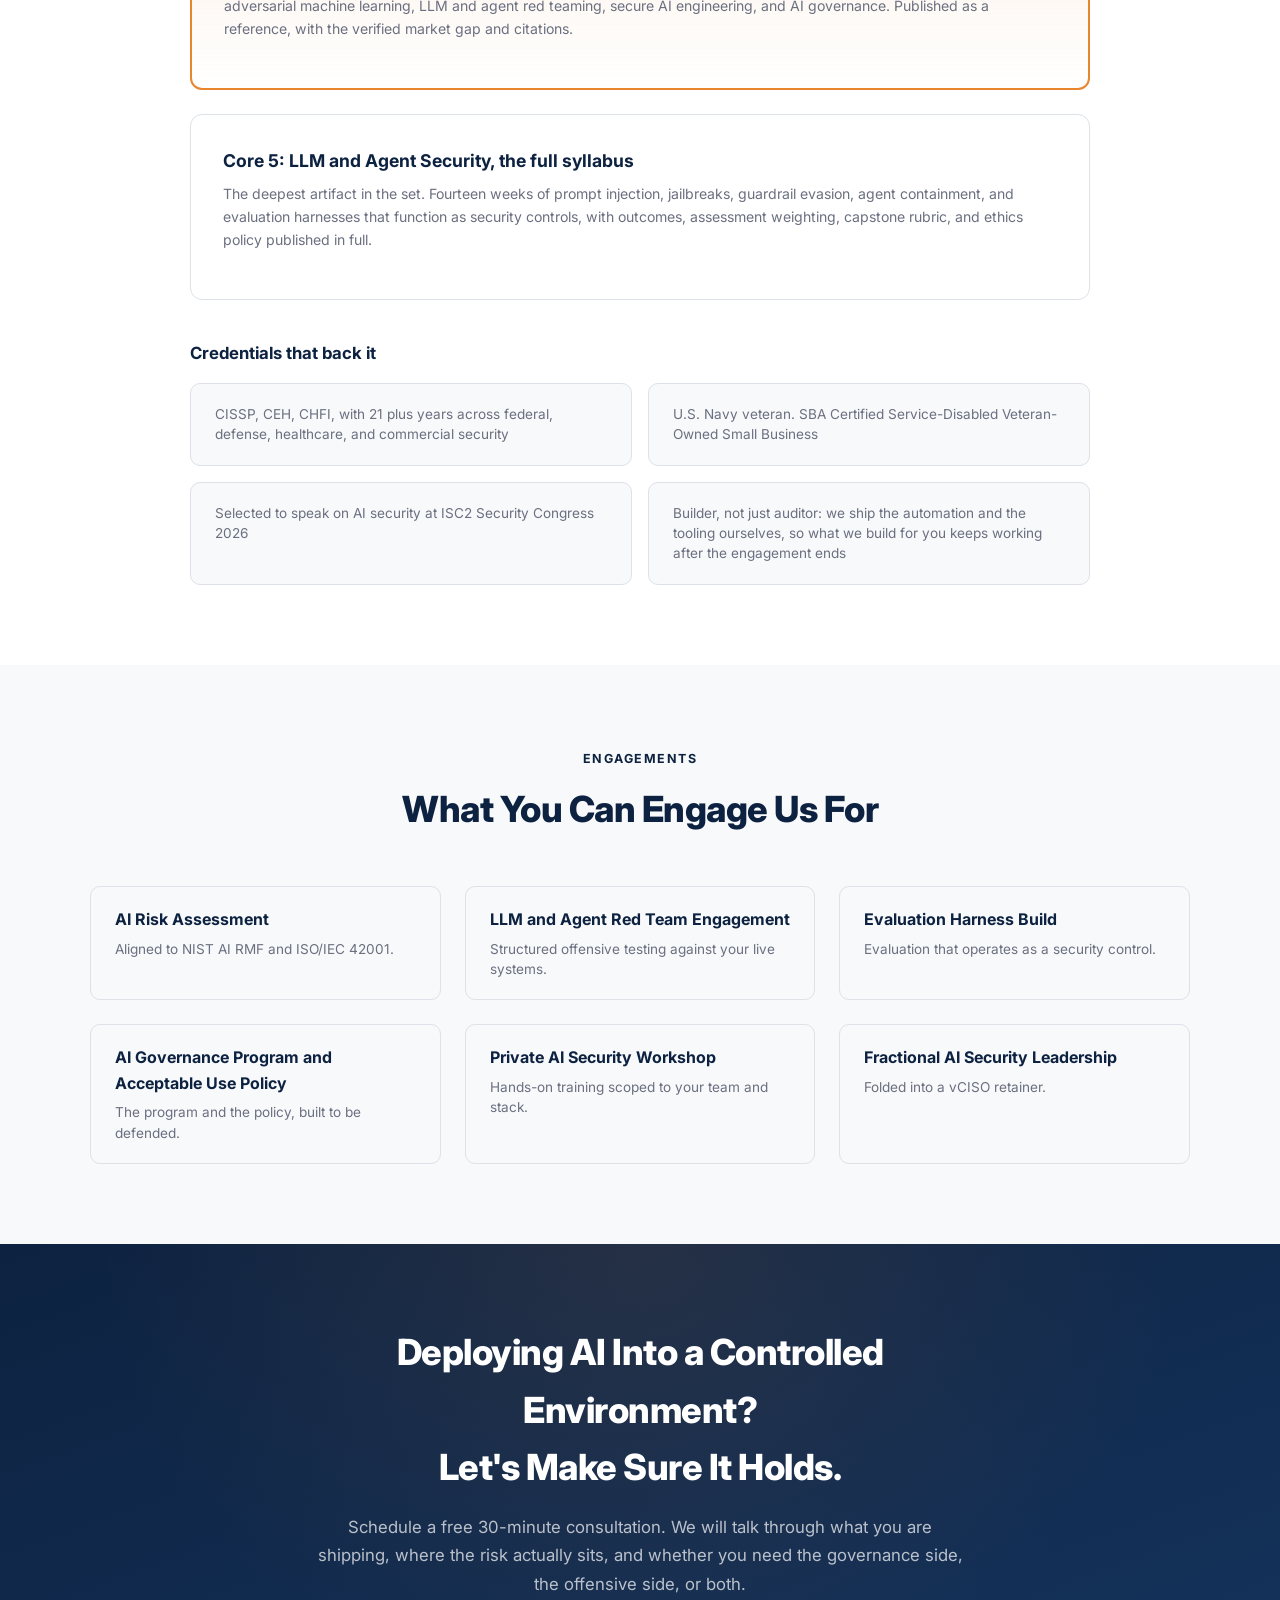
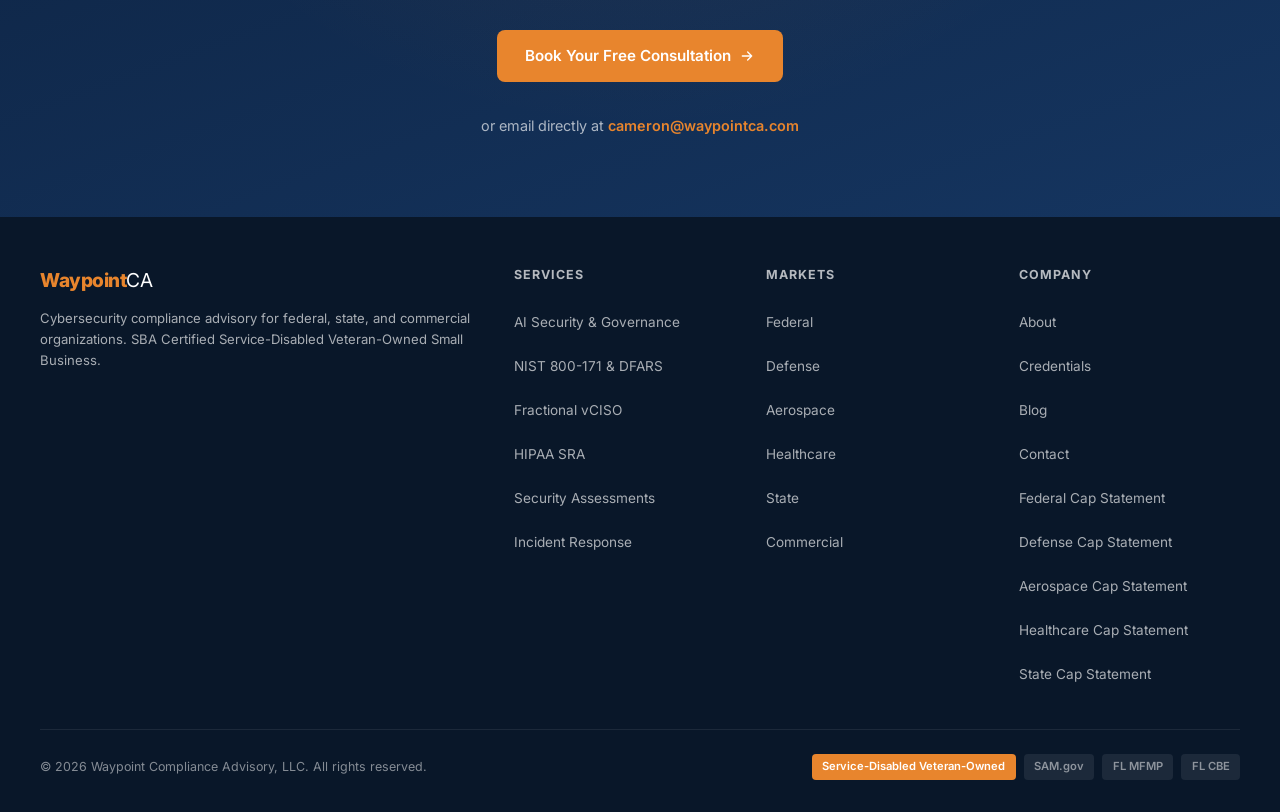
==== commit d9ab575e: "Place the two-track practice copy on /ai-security Replaces the scaffold placeholder with the v1 copy" ====
--- a/ai-security/index.html
+++ b/ai-security/index.html
@@ -973,6 +973,17 @@
             .footer-bottom { flex-direction: column; text-align: center; }
             .top-bar { font-size: 0.65rem; padding: 0.4rem 0.5rem; }
         }
+
+        /* Grid helpers for this page. Inline grid-template-columns would win
+           over the responsive rules below, so column counts live here. */
+        .grid-2 { grid-template-columns: repeat(2, 1fr); }
+        .grid-3 { grid-template-columns: repeat(3, 1fr); }
+        @media (max-width: 1024px) {
+            .grid-3 { grid-template-columns: repeat(2, 1fr); }
+        }
+        @media (max-width: 768px) {
+            .grid-2, .grid-3 { grid-template-columns: 1fr; }
+        }
     </style>
     <script type="application/ld+json">
     {
@@ -997,6 +1008,16 @@
       "audience": {
         "@type": "Audience",
         "audienceType": "Federal, defense, aerospace, healthcare, state government, and commercial organizations"
+      },
+      "hasOfferCatalog": {
+        "@type": "OfferCatalog",
+        "name": "AI Security and Assurance Services",
+        "itemListElement": [
+          { "@type": "Offer", "itemOffered": { "@type": "Service", "name": "AI Governance and Assurance", "description": "AI risk assessments aligned to the NIST AI Risk Management Framework and its Generative AI Profile, governance programs, ISO/IEC 42001 readiness, EU AI Act readiness, and assurance cases." } },
+          { "@type": "Offer", "itemOffered": { "@type": "Service", "name": "AI Red Team and Evaluation", "description": "LLM and agent red teaming covering direct and indirect prompt injection, jailbreaks, guardrail evasion, agent containment testing, and evaluation harness builds mapped to OWASP and MITRE ATLAS." } },
+          { "@type": "Offer", "itemOffered": { "@type": "Service", "name": "Private AI Security Workshop", "description": "Private hands-on AI security workshops for security teams and AI builders, taught against realistic targets in a controlled environment." } },
+          { "@type": "Offer", "itemOffered": { "@type": "Service", "name": "Fractional AI Security Leadership", "description": "Ongoing AI security leadership folded into a vCISO retainer." } }
+        ]
       }
     }
     </script>
@@ -1040,49 +1061,150 @@
 
 <section class="hero">
     <div class="hero-content" style="grid-template-columns:1fr;">
-        <div class="hero-text" style="max-width:820px;">
+        <div class="hero-text" style="max-width:880px;">
             <div class="hero-eyebrow">
                 <span class="dot" aria-hidden="true"></span>
                 Flagship Practice
             </div>
-            <h1>AI Security &amp;<br><span class="highlight">Governance</span></h1>
-            <p class="subtitle">Secure AI adoption for organizations in regulated environments. We assess AI risk, build the governance program, and ship the automation ourselves.</p>
+            <h1>AI Security and Assurance for the Systems You Are<br><span class="highlight">Trusting With the Mission</span></h1>
+            <p class="subtitle">Organizations are shipping large language models and AI agents into production faster than they can secure or govern them. Waypoint does both. We prove your AI is safe enough to defend in front of a regulator or a board, and we attack it the way an adversary would, before an adversary does.</p>
             <div class="hero-actions">
                 <a href="https://calendly.com/tech-waypointca/30min" class="btn-primary">
                     Book a Free Consultation
                     <svg aria-hidden="true" width="16" height="16" fill="none" viewBox="0 0 24 24"><path stroke="currentColor" stroke-width="2" stroke-linecap="round" stroke-linejoin="round" d="M5 12h14m-6-6 6 6-6 6"/></svg>
                 </a>
-                <a href="/#services" class="btn-outline">All Services</a>
+                <a href="#two-tracks" class="btn-outline">
+                    <svg aria-hidden="true" width="16" height="16" fill="none" viewBox="0 0 24 24"><path stroke="currentColor" stroke-width="2" stroke-linecap="round" stroke-linejoin="round" d="M12 5v14m0 0-6-6m6 6 6-6"/></svg>
+                    See Our Approach
+                </a>
             </div>
         </div>
     </div>
 </section>
 
-<!-- ═══════════════════════════════════════════════════════════════
-     PLACEHOLDER: BODY CONTENT
-     Cam is supplying the page copy separately. Replace this entire
-     section with the real content. Everything around it (head, SEO,
-     schema, nav, footer, hero, CTA) is production-ready.
-
-     Suggested structure, matching the site's existing section pattern:
-       - What we do (service cards, reuse .services-grid / .service-card)
-       - Frameworks we align to (NIST AI RMF, OMB AI policy, ISO/IEC 42001)
-       - How we work / engagement model
-       - Proof points
-     ═══════════════════════════════════════════════════════════════ -->
-<section class="services-section" id="ai-security-body">
+<!-- THE PROBLEM -->
+<section class="services-section" id="the-problem" style="background:var(--white);">
     <div class="section-header">
-        <div class="section-label">Placeholder</div>
-        <h2>Page Content In Progress</h2>
-        <p>This section is a placeholder. Body copy is being finalized and will replace this block. The page, its SEO plumbing, and its navigation are live and correct.</p>
+        <div class="section-label">The Problem</div>
+        <h2>Two Questions Every Organization Deploying AI Now Has to Answer</h2>
+        <p>Can you prove it is safe enough? And do you actually know whether it can be broken?</p>
+    </div>
+    <div style="max-width:820px;margin:0 auto;">
+        <div class="advisory-note">
+            Most vendors answer one. Waypoint answers both, because they are the same problem seen from two sides. The governance program that satisfies your auditor is only as honest as the red team that tested what it claims. We run both sides in-house, and we build the tooling that keeps them true after we leave.
+        </div>
     </div>
 </section>
-<!-- ═══════════ END PLACEHOLDER ═══════════ -->
+
+<!-- TWO TRACKS -->
+<section class="services-section" id="two-tracks">
+    <div class="section-header">
+        <div class="section-label">Our Approach</div>
+        <h2>Two Tracks, Run In-House</h2>
+        <p>Engage either side on its own, or both together where the assurance argument has to survive the attack.</p>
+    </div>
+    <div class="services-grid grid-2" style="max-width:1000px;">
+        <div class="service-card">
+            <div class="card-icon">
+                <svg aria-hidden="true" viewBox="0 0 24 24" fill="none" stroke="#e8852d" stroke-width="2"><path d="M9 12l2 2 4-4m6 2a9 9 0 11-18 0 9 9 0 0118 0z"/></svg>
+            </div>
+            <h3>Track 1: AI Governance and Assurance</h3>
+            <p><strong>For regulated organizations adopting AI.</strong> Prove your AI is safe enough, in the language your auditor, your customers, and your board already speak. We assess the risk, build the program, and produce the evidence.</p>
+            <ul>
+                <li><svg aria-hidden="true" width="14" height="14" viewBox="0 0 24 24" fill="none" stroke="#16804a" stroke-width="2.5"><path d="M5 13l4 4L19 7"/></svg> AI risk assessments aligned to the NIST AI Risk Management Framework and its Generative AI Profile</li>
+                <li><svg aria-hidden="true" width="14" height="14" viewBox="0 0 24 24" fill="none" stroke="#16804a" stroke-width="2.5"><path d="M5 13l4 4L19 7"/></svg> Governance programs, acceptable use policy, and control frameworks</li>
+                <li><svg aria-hidden="true" width="14" height="14" viewBox="0 0 24 24" fill="none" stroke="#16804a" stroke-width="2.5"><path d="M5 13l4 4L19 7"/></svg> ISO/IEC 42001 readiness, the first certifiable AI management system standard</li>
+                <li><svg aria-hidden="true" width="14" height="14" viewBox="0 0 24 24" fill="none" stroke="#16804a" stroke-width="2.5"><path d="M5 13l4 4L19 7"/></svg> EU AI Act readiness for organizations in scope</li>
+                <li><svg aria-hidden="true" width="14" height="14" viewBox="0 0 24 24" fill="none" stroke="#16804a" stroke-width="2.5"><path d="M5 13l4 4L19 7"/></svg> Assurance cases: a defensible argument that a system is safe enough for its use, not a checklist</li>
+                <li><svg aria-hidden="true" width="14" height="14" viewBox="0 0 24 24" fill="none" stroke="#16804a" stroke-width="2.5"><path d="M5 13l4 4L19 7"/></svg> Evidence automation, so compliance is sustainable instead of a one-time scramble</li>
+            </ul>
+        </div>
+        <div class="service-card">
+            <div class="card-icon">
+                <svg aria-hidden="true" viewBox="0 0 24 24" fill="none" stroke="#e8852d" stroke-width="2"><path d="M13 10V3L4 14h7v7l9-11h-7z"/></svg>
+            </div>
+            <h3>Track 2: AI Red Team and Evaluation</h3>
+            <p><strong>For security teams and the people shipping AI.</strong> Find out how it breaks on your terms, before an attacker finds out on theirs. Hands-on offensive testing of your LLM and agent systems, mapped to the frameworks the field actually uses.</p>
+            <ul>
+                <li><svg aria-hidden="true" width="14" height="14" viewBox="0 0 24 24" fill="none" stroke="#16804a" stroke-width="2.5"><path d="M5 13l4 4L19 7"/></svg> LLM and agent red teaming: direct and indirect prompt injection, jailbreaks, guardrail evasion</li>
+                <li><svg aria-hidden="true" width="14" height="14" viewBox="0 0 24 24" fill="none" stroke="#16804a" stroke-width="2.5"><path d="M5 13l4 4L19 7"/></svg> Data exfiltration and unauthorized action through tool-using agents</li>
+                <li><svg aria-hidden="true" width="14" height="14" viewBox="0 0 24 24" fill="none" stroke="#16804a" stroke-width="2.5"><path d="M5 13l4 4L19 7"/></svg> Tool and agent containment and least-privilege testing for autonomous systems</li>
+                <li><svg aria-hidden="true" width="14" height="14" viewBox="0 0 24 24" fill="none" stroke="#16804a" stroke-width="2.5"><path d="M5 13l4 4L19 7"/></svg> Evaluation harness builds: evaluation as a security control, not an accuracy metric</li>
+                <li><svg aria-hidden="true" width="14" height="14" viewBox="0 0 24 24" fill="none" stroke="#16804a" stroke-width="2.5"><path d="M5 13l4 4L19 7"/></svg> Mapped to the OWASP Top 10 for LLM Applications, the OWASP Top 10 for Agentic Applications, and MITRE ATLAS</li>
+                <li><svg aria-hidden="true" width="14" height="14" viewBox="0 0 24 24" fill="none" stroke="#16804a" stroke-width="2.5"><path d="M5 13l4 4L19 7"/></svg> Findings delivered as a defensible report your team can act on and reproduce</li>
+            </ul>
+        </div>
+    </div>
+</section>
+
+<!-- PRIVATE WORKSHOPS -->
+<section class="why-section" id="workshops">
+    <div class="section-header">
+        <div class="section-label">Private Workshops</div>
+        <h2>Train Your Team to Red-Team Their Own AI</h2>
+        <p>We deliver private, hands-on AI security workshops for security teams and AI builders. The same methodology we use on engagements, taught against realistic targets in a controlled environment, so the capability stays in-house after we leave.</p>
+    </div>
+    <div style="max-width:720px;margin:0 auto;text-align:center;position:relative;">
+        <p style="color:rgba(255,255,255,0.7);font-size:0.98rem;margin-bottom:1.75rem;">Half-day to multi-day, scoped to your stack and your team's level. Your people leave able to threat-model, red-team, and evaluate the LLM and agent systems you are already running.</p>
+        <a href="https://calendly.com/tech-waypointca/30min" class="btn-primary" style="color:var(--white);">
+            Ask About a Workshop
+            <svg aria-hidden="true" width="16" height="16" fill="none" viewBox="0 0 24 24"><path stroke="currentColor" stroke-width="2" stroke-linecap="round" stroke-linejoin="round" d="M5 12h14m-6-6 6 6-6 6"/></svg>
+        </a>
+    </div>
+</section>
+
+<!-- WHY WAYPOINT / CURRICULUM PROOF BAND -->
+<section class="services-section" id="curriculum" style="background:var(--white);">
+    <div class="section-header">
+        <div class="section-label">Why Waypoint</div>
+        <h2>We Did Not Add AI to a Compliance Shop.<br>We Built the Field's Body of Knowledge.</h2>
+        <p>AI security is not a bullet we appended to a services list. Waypoint's founder authored a full doctoral-level curriculum for applied AI security and assurance, with the security discipline as its spine rather than an afterthought, grounded in the same frameworks we bring to your engagement.</p>
+    </div>
+
+<div style="max-width:900px;margin:0 auto;">
+        <a href="/ai-security/curriculum/" class="service-card featured" style="display:block;text-decoration:none;color:inherit;margin-bottom:1.5rem;">
+            <span class="flag">Pillar</span>
+            <h3>Applied AI Security and Assurance: the full curriculum</h3>
+            <p>A doctoral-level curriculum authored by Cameron Hopkin, CISSP. Seven cores spanning mathematical foundations through adversarial machine learning, LLM and agent red teaming, secure AI engineering, and AI governance. Published as a reference, with the verified market gap and citations.</p>
+        </a>
+
+        <a href="/ai-security/curriculum/llm-agent-security-red-teaming/" class="service-card" style="display:block;text-decoration:none;color:inherit;">
+            <h3>Core 5: LLM and Agent Security, the full syllabus</h3>
+            <p>The deepest artifact in the set. Fourteen weeks of prompt injection, jailbreaks, guardrail evasion, agent containment, and evaluation harnesses that function as security controls, with outcomes, assessment weighting, capstone rubric, and ethics policy published in full.</p>
+        </a>
+    </div>
+
+    <div style="max-width:900px;margin:2.5rem auto 0;">
+        <h3 style="font-size:1.05rem;font-weight:700;color:var(--navy);margin-bottom:1rem;">Credentials that back it</h3>
+        <div class="services-grid grid-2" style="gap:1rem;">
+            <div class="market-service-card"><p>CISSP, CEH, CHFI, with 21 plus years across federal, defense, healthcare, and commercial security</p></div>
+            <div class="market-service-card"><p>U.S. Navy veteran. SBA Certified Service-Disabled Veteran-Owned Small Business</p></div>
+            <div class="market-service-card"><p>Selected to speak on AI security at ISC2 Security Congress 2026</p></div>
+            <div class="market-service-card"><p>Builder, not just auditor: we ship the automation and the tooling ourselves, so what we build for you keeps working after the engagement ends</p></div>
+        </div>
+    </div>
+</section>
+
+<!-- WHAT YOU CAN ENGAGE US FOR -->
+<section class="services-section" id="engagements">
+    <div class="section-header">
+        <div class="section-label">Engagements</div>
+        <h2>What You Can Engage Us For</h2>
+    </div>
+    <div class="services-grid grid-3" style="max-width:1100px;">
+        <div class="market-service-card"><h4>AI Risk Assessment</h4><p>Aligned to NIST AI RMF and ISO/IEC 42001.</p></div>
+        <div class="market-service-card"><h4>LLM and Agent Red Team Engagement</h4><p>Structured offensive testing against your live systems.</p></div>
+        <div class="market-service-card"><h4>Evaluation Harness Build</h4><p>Evaluation that operates as a security control.</p></div>
+        <div class="market-service-card"><h4>AI Governance Program and Acceptable Use Policy</h4><p>The program and the policy, built to be defended.</p></div>
+        <div class="market-service-card"><h4>Private AI Security Workshop</h4><p>Hands-on training scoped to your team and stack.</p></div>
+        <div class="market-service-card"><h4>Fractional AI Security Leadership</h4><p>Folded into a vCISO retainer.</p></div>
+    </div>
+</section>
 
 <section class="cta-section" id="contact">
     <div class="cta-content">
-        <h2>Adopting AI in a<br>Regulated Environment?</h2>
-        <p>Schedule a free 30-minute consultation to discuss your AI governance requirements, risk posture, and timeline.</p>
+        <h2>Deploying AI Into a Controlled Environment?<br>Let's Make Sure It Holds.</h2>
+        <p>Schedule a free 30-minute consultation. We will talk through what you are shipping, where the risk actually sits, and whether you need the governance side, the offensive side, or both.</p>
         <div class="cta-actions">
             <a href="https://calendly.com/tech-waypointca/30min" class="btn-primary">
                 Book Your Free Consultation
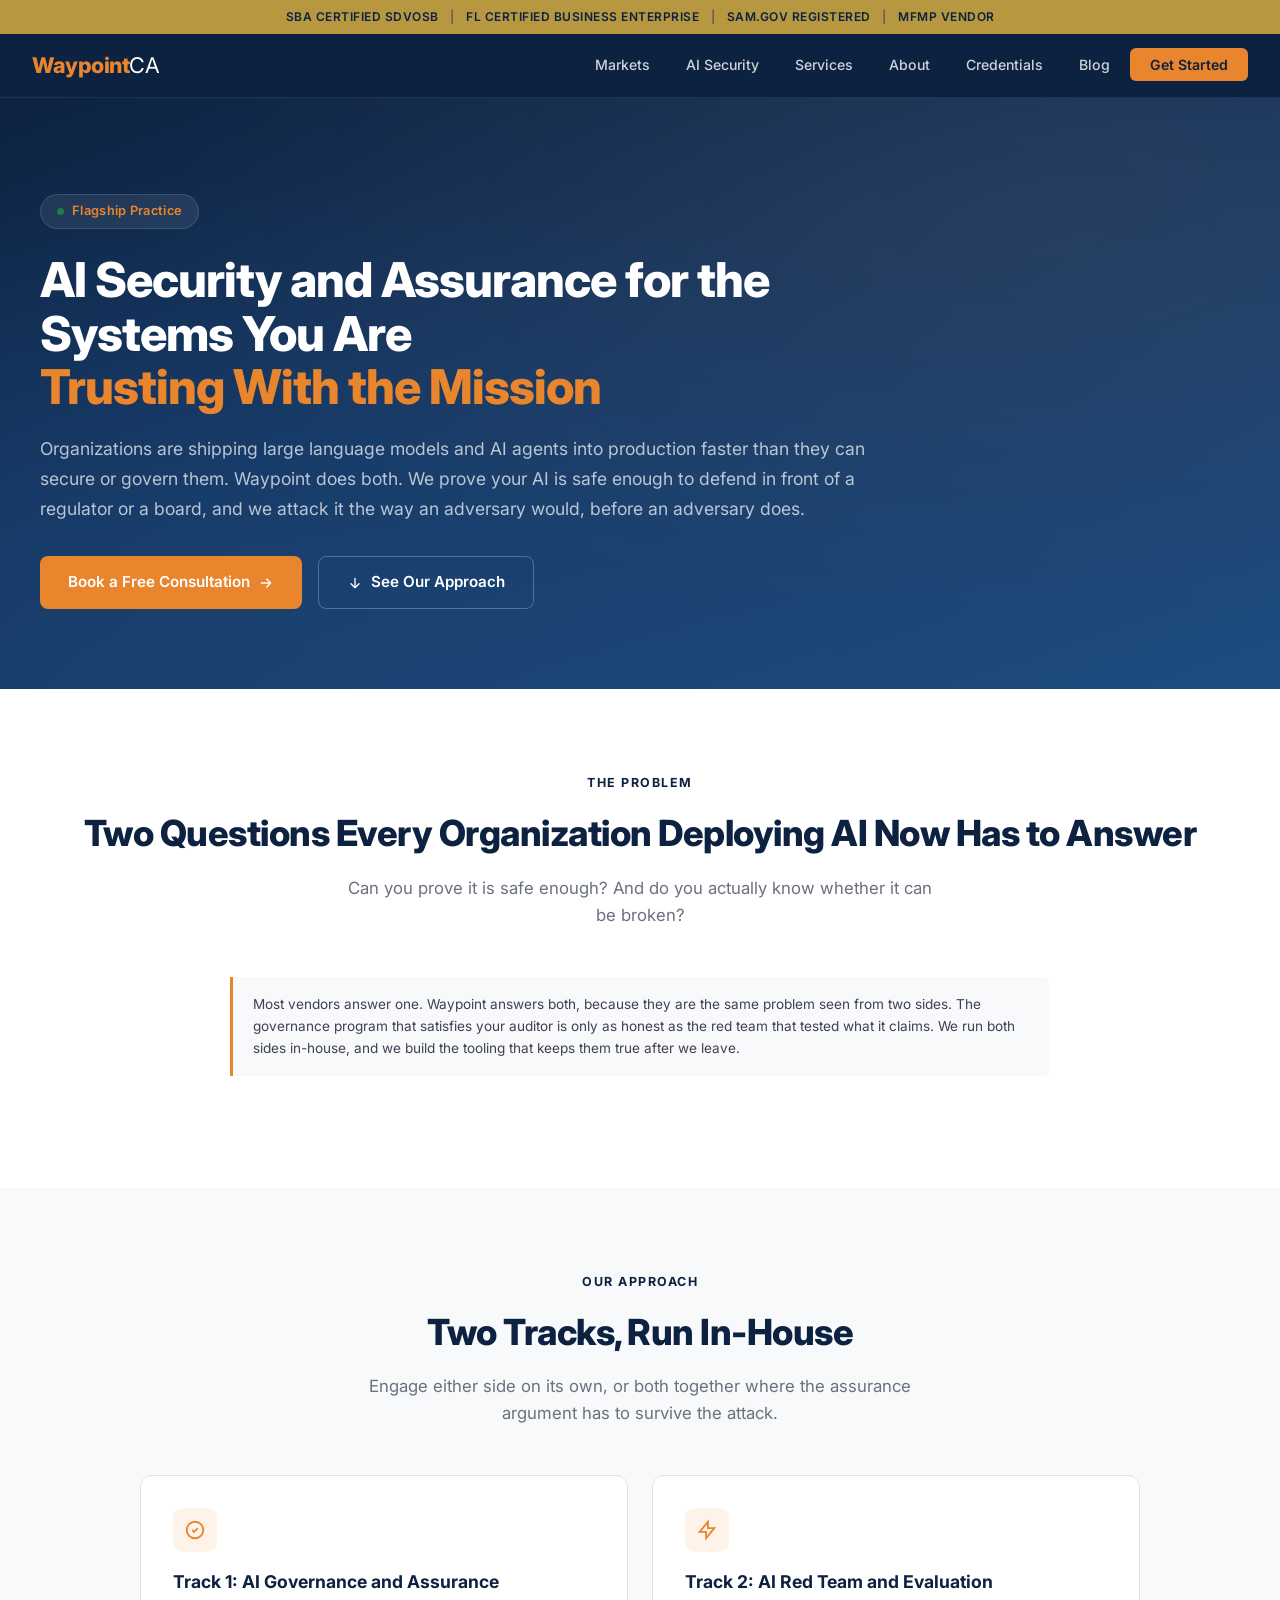
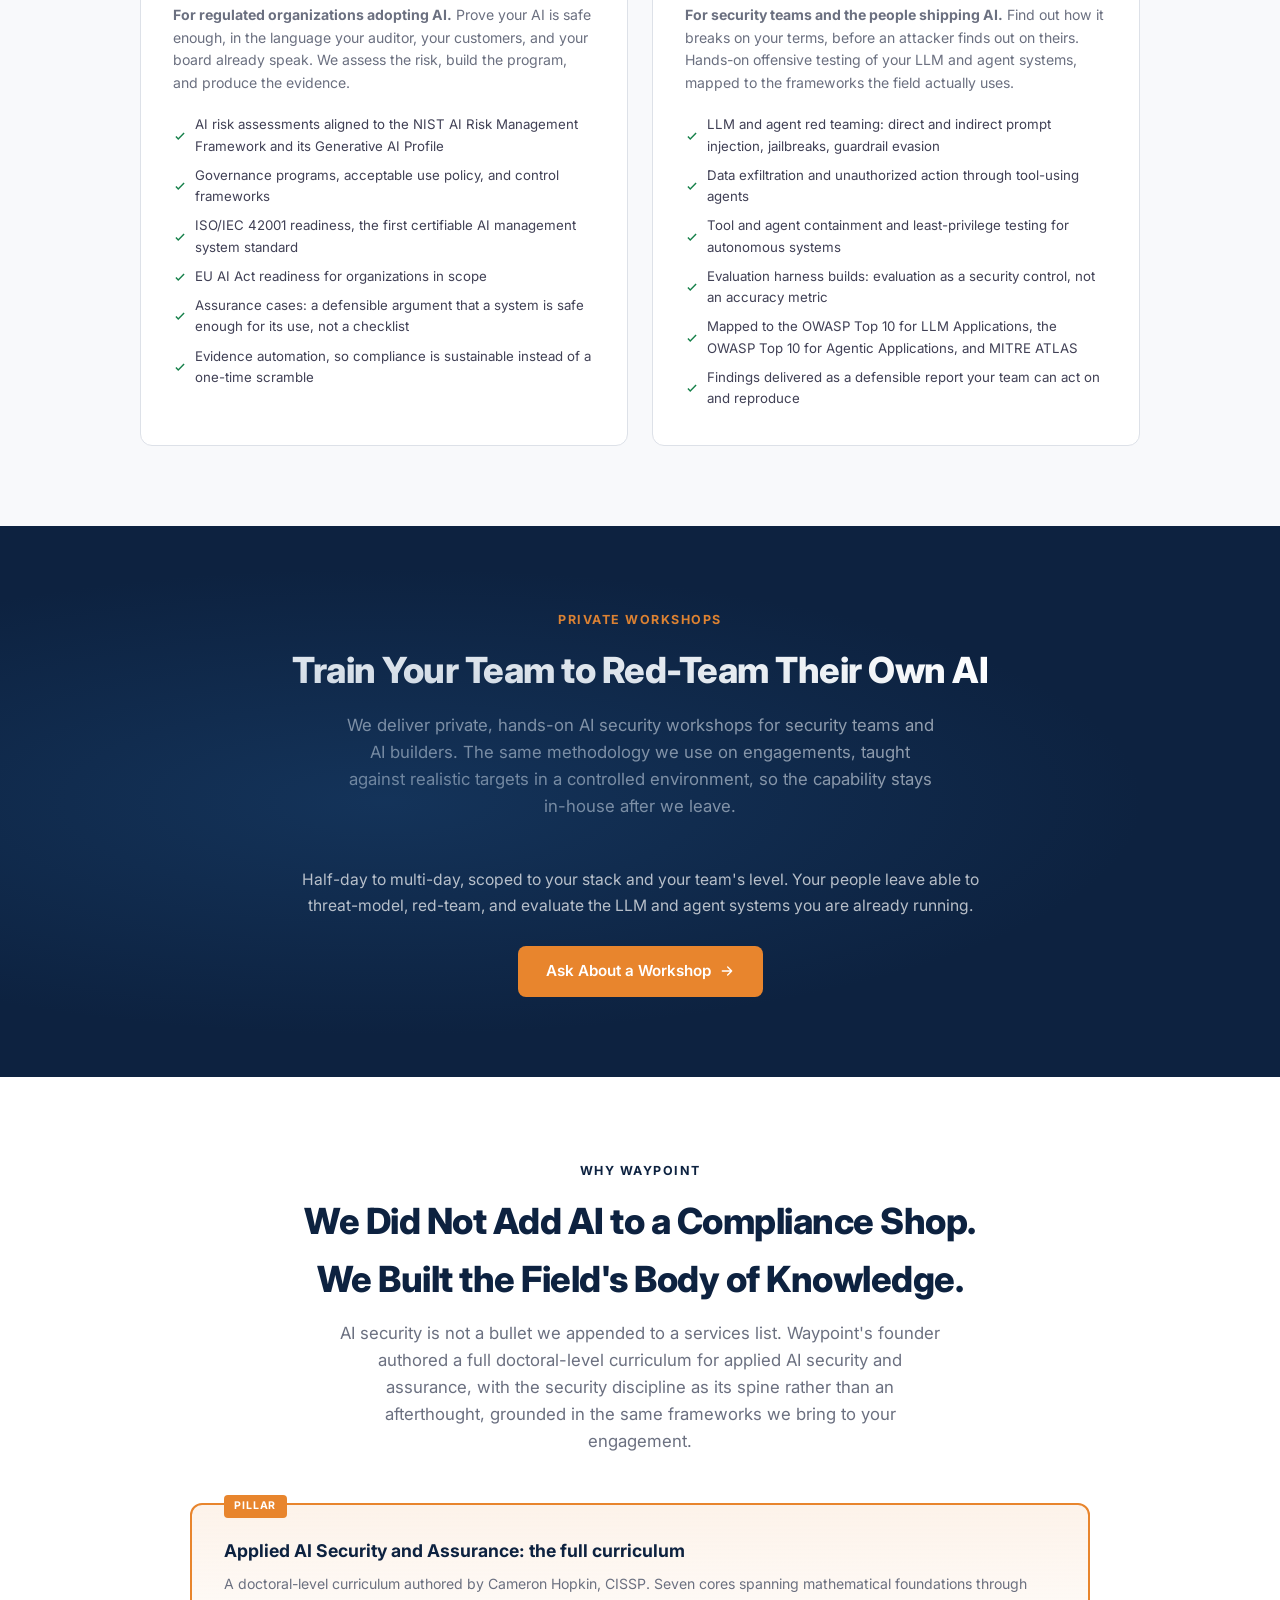
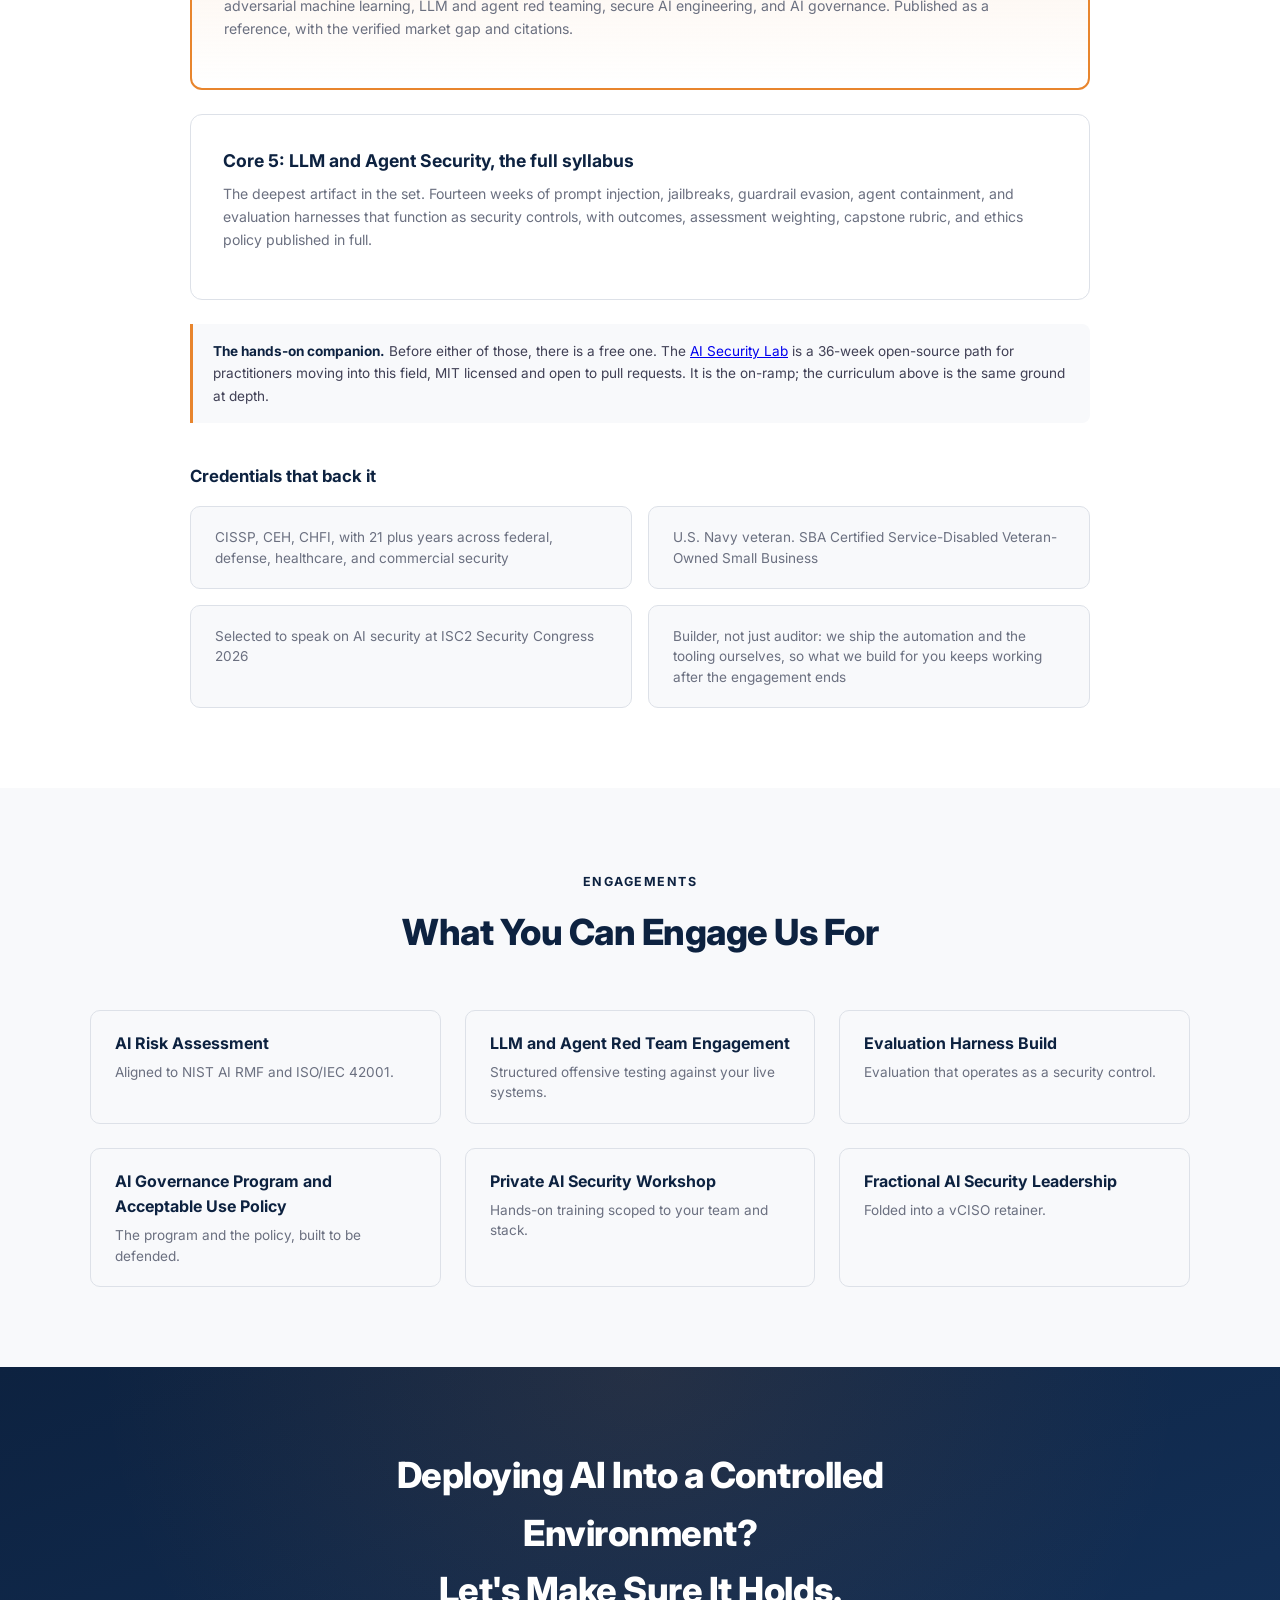
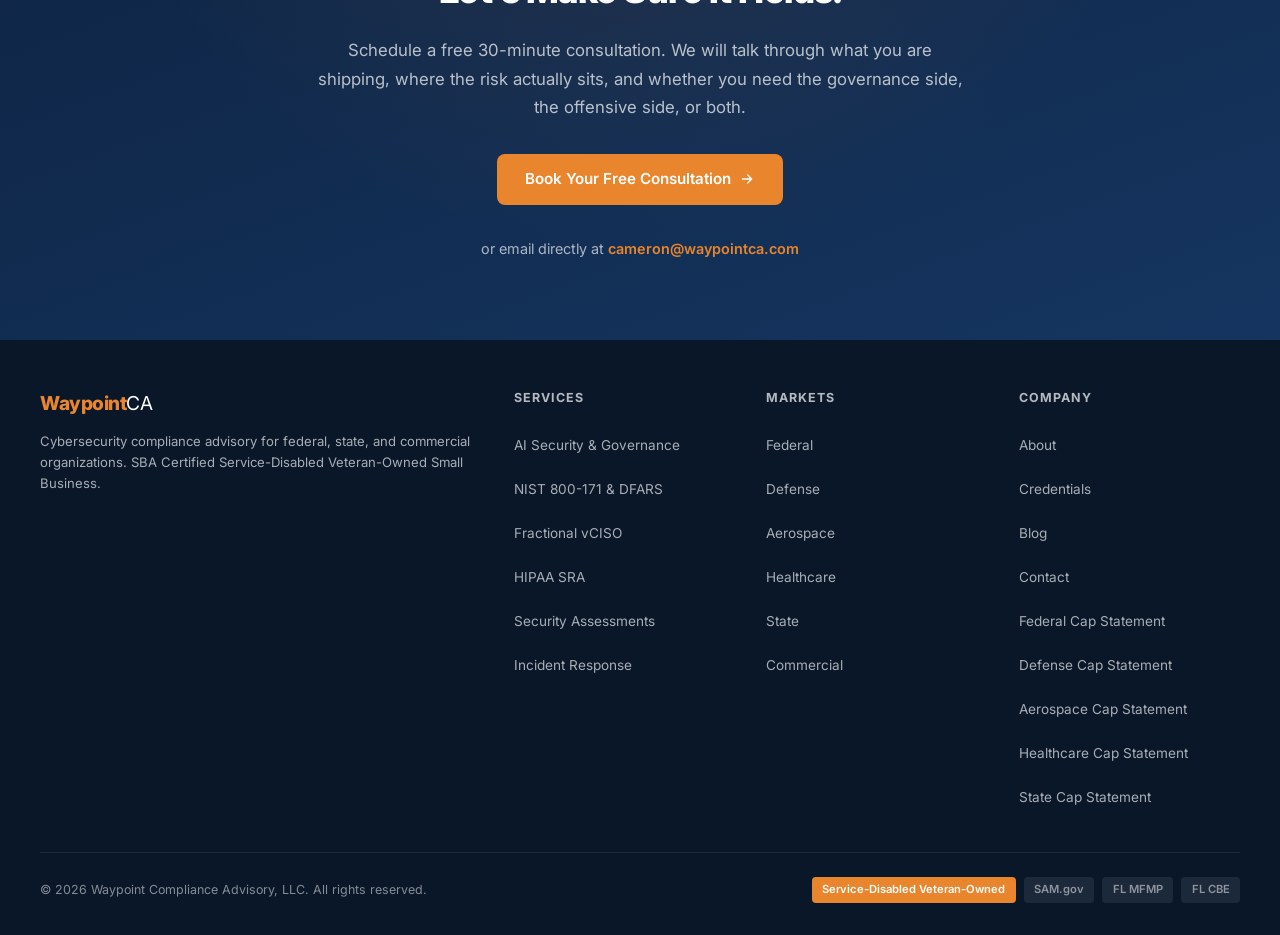
==== commit 0c849bb4: "Add a new post on the free AI security lab, wire the repo into the practice pages New post at /blog/" ====
--- a/ai-security/index.html
+++ b/ai-security/index.html
@@ -1172,6 +1172,15 @@
             <h3>Core 5: LLM and Agent Security, the full syllabus</h3>
             <p>The deepest artifact in the set. Fourteen weeks of prompt injection, jailbreaks, guardrail evasion, agent containment, and evaluation harnesses that function as security controls, with outcomes, assessment weighting, capstone rubric, and ethics policy published in full.</p>
         </a>
+    </div>
+
+    <div style="max-width:900px;margin:1.5rem auto 0;">
+        <div class="advisory-note">
+            <strong>The hands-on companion.</strong> Before either of those, there is a free one. The
+            <a href="https://github.com/WaypointCA/ai-security-lab" rel="noopener">AI Security Lab</a> is a 36-week open-source
+            path for practitioners moving into this field, MIT licensed and open to pull requests.
+            It is the on-ramp; the curriculum above is the same ground at depth.
+        </div>
     </div>
 
     <div style="max-width:900px;margin:2.5rem auto 0;">
